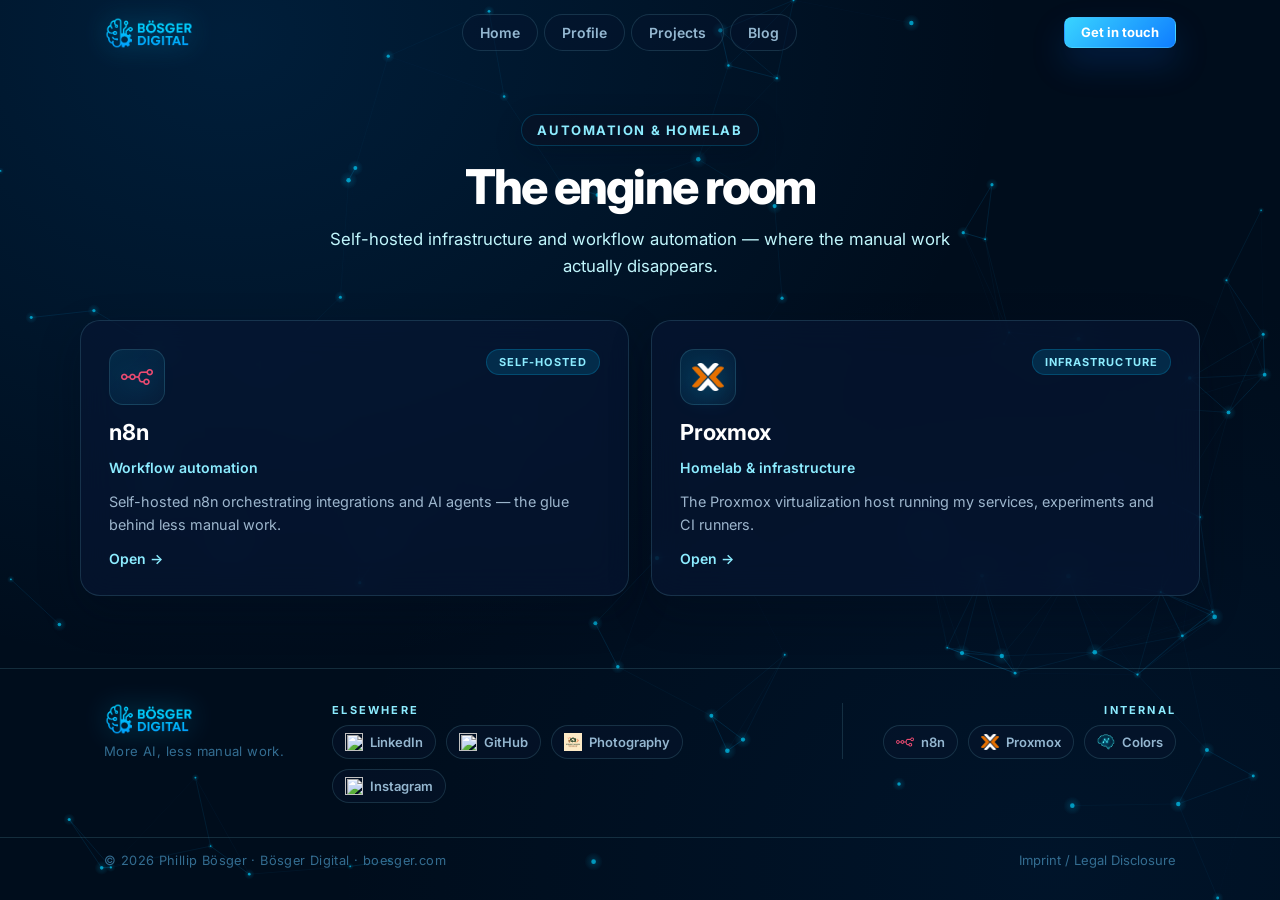
==== automation.html @ 5f461ea0 "Separate Elsewhere and Internal visually in the footer The two pill groups sat directly next to each" ====
<!doctype html>
<html lang="de">
  <head>
    <meta charset="utf-8" />
    <meta
      name="viewport"
      content="width=device-width, initial-scale=1.0, maximum-scale=1.0, user-scalable=0"
    />
    <meta
      name="description"
      content="Automation & Homelab — the self-hosted n8n and Proxmox infrastructure behind Phillip Bösger's workflow automation."
    />
    <link rel="shortcut icon" href="assets/images/boesger-digital.png" type="image/webp" />
    <link rel="apple-touch-icon" sizes="180x180" href="assets/images/boesger-digital.png" />
    <link rel="icon" href="assets/images/boesger-digital.png" type="image/webp" />
    <title>Automation &amp; Homelab — Phillip Bösger</title>
    <link
      href="https://fonts.googleapis.com/css2?family=Inter:wght@400;500;600;700;800&family=Fira+Code:wght@400;500;600&display=swap"
      rel="stylesheet"
    />
    <link href="assets/css/style.css?v=20260719b" rel="stylesheet" />
  </head>
  <body>
    <canvas id="network-canvas"></canvas>

    <div class="page">
      <header class="site-header" id="site-header">
        <div class="site-header-inner">
          <a href="index.html" class="brand-logo-link">
            <img src="assets/images/boesger-digital-wordmark.png" alt="Bösger Digital" class="brand-logo" />
          </a>
          <nav class="site-nav" aria-label="Hauptnavigation">
            <a href="index.html" class="nav-pill">Home</a>
            <a href="profile.html" class="nav-pill">Profile</a>
            <a href="work.html" class="nav-pill">Projects</a>
            <a href="blog.html" class="nav-pill">Blog</a>
          </nav>
          <div class="nav-cta">
            <a href="contact.html" class="btn btn-primary btn-sm">Get in touch</a>
            <button class="nav-toggle" id="nav-toggle" type="button" aria-expanded="false" aria-controls="mobile-nav" aria-label="Menü öffnen">
              <svg viewBox="0 0 24 24" fill="none" stroke="currentColor" stroke-width="2" stroke-linecap="round" stroke-linejoin="round">
                <path d="M4 6h16M4 12h16M4 18h16" />
              </svg>
            </button>
          </div>
        </div>
        <nav class="mobile-nav" id="mobile-nav" aria-label="Mobile Navigation">
          <a href="index.html" class="nav-pill">Home</a>
          <a href="profile.html" class="nav-pill">Profile</a>
          <a href="work.html" class="nav-pill">Projects</a>
          <a href="blog.html" class="nav-pill">Blog</a>
        </nav>
      </header>

      <main>
        <div class="page-head centered" data-reveal>
          <span class="kicker">Automation &amp; Homelab</span>
          <h1>The engine room</h1>
          <p>Self-hosted infrastructure and workflow automation — where the manual work actually disappears.</p>
        </div>

        <section class="section" style="padding-top: 32px">
          <div class="section-inner">
            <div class="automation-grid" data-reveal>
              <a href="https://n8n.boesger.com" target="_blank" rel="nofollow noopener" class="glass-card automation-card">
                <div class="automation-card-head">
                  <span class="automation-icon"><img src="assets/images/n8n.png" alt="" /></span>
                  <span class="product-badge">Self-hosted</span>
                </div>
                <h3>n8n</h3>
                <p class="work-card-tagline">Workflow automation</p>
                <p class="work-card-desc">Self-hosted n8n orchestrating integrations and AI agents — the glue behind less manual work.</p>
                <span class="automation-card-link">Open →</span>
              </a>
              <a href="http://proxmox.boesger.com" target="_blank" rel="nofollow noopener" class="glass-card automation-card">
                <div class="automation-card-head">
                  <span class="automation-icon"><img src="assets/images/proxmox-light.png" alt="" /></span>
                  <span class="product-badge">Infrastructure</span>
                </div>
                <h3>Proxmox</h3>
                <p class="work-card-tagline">Homelab &amp; infrastructure</p>
                <p class="work-card-desc">The Proxmox virtualization host running my services, experiments and CI runners.</p>
                <span class="automation-card-link">Open →</span>
              </a>
            </div>
          </div>
        </section>
      </main>

      <footer class="site-footer">
        <div class="site-footer-main footer-columns">
          <div class="footer-col">
            <a href="index.html" class="brand-logo-link">
              <img src="assets/images/boesger-digital-wordmark.png" alt="Bösger Digital" class="brand-logo" />
            </a>
            <p class="footer-tagline">More AI, less manual work.</p>
          </div>
          <div class="footer-col">
            <p class="footer-col-label">Elsewhere</p>
            <div class="footer-pill-row">
              <a href="https://www.linkedin.com/in/phillip-boesger-90691215a/" target="_blank" rel="noopener" class="footer-pill-link">
                <img src="assets/images/linkedin.png" alt="" />LinkedIn</a>
              <a href="https://github.com/phillipboesger" target="_blank" rel="noopener" class="footer-pill-link">
                <img src="assets/images/github.png" alt="" />GitHub</a>
              <a href="https://photography.boesger.com" target="_blank" rel="noopener" class="footer-pill-link">
                <img src="assets/images/logo_photography.png" alt="" />Photography</a>
              <a href="https://www.instagram.com/phillip.bo/" target="_blank" rel="noopener" class="footer-pill-link">
                <img src="assets/images/instagram.png" alt="" />Instagram</a>
            </div>
          </div>
          <div class="footer-col align-end">
            <p class="footer-col-label">Internal</p>
            <div class="footer-pill-row">
              <a href="https://n8n.boesger.com" target="_blank" rel="nofollow noopener" class="footer-pill-link">
                <img src="assets/images/n8n.png" alt="" />n8n</a>
              <a href="http://proxmox.boesger.com" target="_blank" rel="nofollow noopener" class="footer-pill-link">
                <img src="assets/images/proxmox-light.png" alt="" />Proxmox</a>
              <a href="colors.html" class="footer-pill-link">
                <img src="assets/images/colors.png" alt="" />Colors</a>
            </div>
          </div>
        </div>
        <div class="site-footer-internal">
          <div class="site-footer-internal-inner">
            <p class="footer-copy">© <span class="footer-year"></span> Phillip Bösger · Bösger Digital · boesger.com</p>
            <a href="https://digital.boesger.com/imprint/" target="_blank" rel="noopener" class="footer-legal-link">Imprint / Legal Disclosure</a>
          </div>
        </div>
      </footer>
    </div>

    <script src="assets/js/network.js?v=20260719b"></script>
    <script src="assets/js/site.js?v=20260719b"></script>
    <script>
      document.querySelectorAll(".footer-year").forEach(function (el) {
        el.textContent = new Date().getFullYear();
      });
    </script>
  </body>
</html>
---- assets/css/style.css ----
/* ── Bösger Digital — Brand site ──────────────────────────────────────────
   Design tokens ported from the Bösger Digital design system (colors.boesger.com).
   Deep-navy tech surfaces + electric-cyan accent, glassmorphism, network bg.
   ───────────────────────────────────────────────────────────────────────── */

:root {
  /* Surfaces */
  --bg-deep: #000d1c;
  --bg-base: #001222;
  --bg-surface: #062237;
  --bg-elevated: #124061;

  /* Accent (electric cyan) */
  --accent: #01bffb;
  --accent-light: #6bdff1;
  --accent-deep: #058fc1;
  --accent-muted: #336d91;
  --accent-tint: rgba(1, 191, 251, 0.12);
  --accent-bright: #39d4ff;
  --accent-glow: #8cecff;
  --accent-blue: #0f7dff;

  /* Text */
  --text-primary: #ffffff;
  --text-body: #c0f6fc;
  --text-muted: #336d91;
  --text-on-accent: #001222;

  /* Semantic status */
  --success: #34d87a;
  --warning: #ffc24b;
  --danger: #ff5c7a;

  /* Text (semantic aliases) */
  --text-default: var(--text-body);
  --text-link: var(--accent-glow);
  --text-link-hover: var(--accent-light);

  /* Lines & borders */
  --border-subtle: rgba(140, 236, 255, 0.14);
  --border-default: rgba(1, 191, 251, 0.22);
  --border-strong: rgba(1, 191, 251, 0.55);

  /* Surfaces (semantic) */
  --surface-glass: rgba(8, 22, 52, 0.6);
  --surface-glass-2: rgba(5, 14, 30, 0.82);

  /* Spacing (4px base) */
  --space-2: 8px;
  --space-3: 12px;
  --space-4: 16px;
  --space-6: 24px;
  --space-8: 32px;

  /* Radii */
  --radius-xs: 6px;
  --radius-sm: 8px;
  --radius-md: 14px;
  --radius-lg: 20px;
  --radius-xl: 26px;
  --radius-pill: 999px;

  /* Shadows */
  --shadow-sm: 0 2px 8px rgba(1, 8, 24, 0.3);
  --shadow-md: 0 8px 28px rgba(0, 8, 24, 0.22);
  --shadow-lg: 0 16px 40px rgba(3, 9, 24, 0.28);
  --shadow-xl: 0 28px 70px rgba(1, 8, 24, 0.4);
  --glow-accent: 0 0 18px rgba(1, 191, 251, 0.35);
  --glow-accent-lg: 0 0 40px rgba(1, 191, 251, 0.2);
  --inset-highlight: inset 0 1px 0 rgba(140, 236, 255, 0.07);

  /* Motion */
  --ease-standard: cubic-bezier(0.4, 0, 0.2, 1);
  --ease-out: cubic-bezier(0.16, 1, 0.3, 1);
  --dur-fast: 0.15s;
  --dur-base: 0.2s;
  --dur-slow: 0.3s;
  --dur-sweep: 0.6s;
  --lift-sm: -2px;
  --lift-md: -4px;

  /* Blur */
  --blur-md: 12px;
  --blur-lg: 16px;

  /* Layout */
  --container: 1120px;

  /* Type */
  --font-sans: "Inter", -apple-system, BlinkMacSystemFont, "Segoe UI",
    sans-serif;
  --font-mono: "SF Mono", "Fira Code", "JetBrains Mono", "Courier New",
    monospace;
  --fs-label: 11px;
  --fs-caption: 13px;
  --ls-label-sm: 0.12em;

  /* Legacy aliases kept for anything still referencing the old names */
  --bg: var(--bg-deep);
  --bg-card: var(--surface-glass);
  --bg-hover: rgba(0, 35, 70, 0.85);
  --cyan: var(--accent);
  --blue: var(--accent-blue);
  --border: var(--border-default);
  --border-h: var(--border-strong);
  --text: var(--text-primary);
  --text-dim: var(--text-muted);
  --radius: var(--radius-md);
}

*,
*::before,
*::after {
  box-sizing: border-box;
  margin: 0;
  padding: 0;
}

html {
  height: 100%;
  background: var(--bg-deep);
  scroll-behavior: smooth;
}

body {
  min-height: 100%;
  font-family: var(--font-sans);
  background: var(--bg-deep);
  background-image: radial-gradient(
      ellipse at 18% 4%,
      rgba(0, 100, 180, 0.2) 0%,
      transparent 52%
    ),
    radial-gradient(
      ellipse at 82% 96%,
      rgba(0, 60, 120, 0.15) 0%,
      transparent 48%
    );
  background-attachment: fixed;
  color: var(--text-body);
  overflow-x: hidden;
  -webkit-font-smoothing: antialiased;
}

a {
  color: var(--accent-glow);
}
a:hover {
  color: var(--accent-light);
}

/* ── Network canvas ──────────────────────────────────────────────────────── */
#network-canvas {
  position: fixed;
  inset: 0;
  width: 100%;
  height: 100%;
  z-index: 0;
  pointer-events: none;
}

.page {
  position: relative;
  z-index: 1;
}

/* ── Reveal on scroll ────────────────────────────────────────────────────── */
[data-reveal] {
  opacity: 0;
  transform: translateY(24px);
  transition: opacity 0.7s var(--ease-out), transform 0.7s var(--ease-out);
}
[data-reveal].is-visible {
  opacity: 1;
  transform: none;
}
@media (prefers-reduced-motion: reduce) {
  html {
    scroll-behavior: auto;
  }
  [data-reveal] {
    opacity: 1 !important;
    transform: none !important;
  }
}

.container {
  max-width: var(--container);
  margin: 0 auto;
  padding-left: 24px;
  padding-right: 24px;
}

/* ── Site header / nav ───────────────────────────────────────────────────── */
.site-header {
  position: sticky;
  top: 0;
  z-index: 50;
  background: transparent;
  border-bottom: 1px solid transparent;
  transition: background var(--dur-slow) ease, border-color var(--dur-slow) ease,
    backdrop-filter var(--dur-slow) ease;
}
.site-header.is-scrolled {
  background: rgba(0, 10, 24, 0.72);
  backdrop-filter: blur(14px);
  -webkit-backdrop-filter: blur(14px);
  border-bottom: 1px solid var(--border-subtle);
}

.site-header-inner {
  display: flex;
  align-items: center;
  justify-content: space-between;
  max-width: var(--container);
  margin: 0 auto;
  padding: 14px 24px;
  gap: 16px;
}

.brand-logo-link {
  display: flex;
  align-items: center;
  text-decoration: none;
}

.brand-logo {
  display: block;
  height: 32px;
  width: auto;
  filter: drop-shadow(0 0 14px rgba(1, 191, 251, 0.45));
}

.site-nav {
  display: flex;
  gap: 6px;
  align-items: center;
}

.nav-pill {
  display: inline-flex;
  align-items: center;
  gap: 7px;
  padding: 9px 17px;
  border-radius: var(--radius-pill);
  background: rgba(7, 20, 45, 0.38);
  border: 1px solid var(--border-subtle);
  color: rgba(180, 220, 245, 0.82);
  font-size: 14px;
  font-weight: 600;
  text-decoration: none;
  white-space: nowrap;
  transition: background var(--dur-base), color var(--dur-base),
    border-color var(--dur-base), transform var(--dur-base);
}
.nav-pill:hover {
  background: rgba(15, 40, 80, 0.65);
  border-color: var(--border-strong);
  color: var(--accent-glow);
  transform: translateY(var(--lift-sm));
}
.nav-pill.is-active {
  background: var(--accent-tint);
  border-color: var(--border-strong);
  color: var(--accent-glow);
}

.nav-cta {
  display: flex;
  align-items: center;
  gap: 10px;
}

.nav-toggle {
  display: none;
  align-items: center;
  justify-content: center;
  width: 40px;
  height: 40px;
  border-radius: var(--radius-sm);
  background: rgba(7, 20, 45, 0.5);
  border: 1px solid var(--border-subtle);
  color: var(--text-body);
  cursor: pointer;
}
.nav-toggle svg {
  width: 20px;
  height: 20px;
}

.mobile-nav {
  display: none;
  flex-direction: column;
  gap: 6px;
  padding: 0 24px 18px;
  max-width: var(--container);
  margin: 0 auto;
}
.mobile-nav.is-open {
  display: flex;
}
.mobile-nav .nav-pill {
  width: 100%;
  justify-content: center;
}

/* ── Buttons ─────────────────────────────────────────────────────────────── */
.btn {
  display: inline-flex;
  align-items: center;
  justify-content: center;
  gap: 8px;
  font-family: var(--font-sans);
  font-weight: 700;
  line-height: 1;
  text-decoration: none;
  white-space: nowrap;
  cursor: pointer;
  border: none;
  transition: transform var(--dur-base) var(--ease-standard),
    filter var(--dur-base) var(--ease-standard),
    background var(--dur-base) var(--ease-standard);
}
.btn:hover {
  transform: translateY(var(--lift-sm));
  filter: brightness(1.08);
}
.btn-lg {
  padding: 14px 30px;
  font-size: 16px;
  border-radius: var(--radius-pill);
}
.btn-md {
  padding: 11px 22px;
  font-size: 15px;
  border-radius: var(--radius-pill);
}
.btn-sm {
  padding: 8px 16px;
  font-size: 13px;
  border-radius: var(--radius-sm);
}
.btn-primary {
  background: linear-gradient(135deg, var(--accent-bright), var(--accent-blue));
  color: #fff;
  border: 1px solid rgba(140, 236, 255, 0.18);
  box-shadow: 0 16px 32px rgba(10, 76, 166, 0.28);
}
.btn-secondary {
  background: rgba(4, 15, 34, 0.48);
  color: var(--accent-glow);
  border: 1px solid var(--border-default);
  box-shadow: var(--shadow-md);
}
.btn-ghost {
  background: transparent;
  color: var(--text-body);
  border: 1px solid transparent;
}
.btn-ghost:hover {
  background: var(--accent-tint);
}
.btn svg {
  width: 16px;
  height: 16px;
  flex-shrink: 0;
}

/* ── Kicker / Badge / Tag ────────────────────────────────────────────────── */
.kicker {
  display: inline-flex;
  align-items: center;
  padding: 7px 15px;
  border-radius: var(--radius-pill);
  background: rgba(7, 18, 38, 0.78);
  border: 1px solid var(--border-default);
  box-shadow: var(--shadow-md);
  font-size: var(--fs-caption);
  font-weight: 700;
  letter-spacing: var(--ls-label-sm);
  text-transform: uppercase;
  color: var(--accent-glow);
}

.badge {
  display: inline-flex;
  align-items: center;
  gap: 6px;
  padding: 4px 10px;
  border-radius: var(--radius-pill);
  font-size: var(--fs-label);
  font-weight: 700;
  letter-spacing: var(--ls-label-sm);
  text-transform: uppercase;
  white-space: nowrap;
  backdrop-filter: blur(6px);
  border: 1px solid transparent;
}
.badge-neutral {
  background: var(--surface-glass-2);
  color: var(--text-body);
  border-color: var(--border-subtle);
}
.badge-success {
  background: rgba(52, 216, 122, 0.14);
  color: var(--success);
  border-color: rgba(52, 216, 122, 0.3);
}
.badge-solid {
  background: var(--accent);
  color: var(--text-on-accent);
}
.badge-accent {
  background: rgba(1, 191, 251, 0.14);
  color: var(--accent-glow);
  border-color: var(--border-default);
}
.badge-dot {
  width: 7px;
  height: 7px;
  border-radius: 50%;
  background: currentColor;
  box-shadow: 0 0 6px currentColor;
}

.tag {
  display: inline-flex;
  align-items: center;
  padding: 3px 12px;
  border-radius: var(--radius-pill);
  background: rgba(1, 191, 251, 0.1);
  color: var(--accent-glow);
  border: 1px solid var(--border-default);
  font-size: var(--fs-caption);
  font-weight: 600;
  white-space: nowrap;
}

/* ── Glass surfaces ──────────────────────────────────────────────────────── */
.glass-card {
  position: relative;
  overflow: hidden;
  background: var(--surface-glass);
  border: 1px solid var(--border-subtle);
  border-radius: var(--radius-lg);
  box-shadow: var(--shadow-lg);
  backdrop-filter: blur(var(--blur-lg));
  transition: transform var(--dur-slow) var(--ease-out),
    box-shadow var(--dur-slow) var(--ease-out),
    border-color var(--dur-slow) var(--ease-out);
}
.glass-card:hover {
  transform: translateY(var(--lift-md));
  border-color: var(--border-strong);
  box-shadow: var(--shadow-xl), var(--glow-accent-lg);
}

.glass-panel {
  padding: 20px 24px;
  border-radius: var(--radius-md);
  background: var(--surface-glass);
  border: 1px solid var(--border-default);
  backdrop-filter: blur(var(--blur-md));
  box-shadow: var(--shadow-md), var(--inset-highlight);
}
.glass-panel-label {
  margin: 0 0 8px;
  color: var(--accent-glow);
  font-size: var(--fs-caption);
  font-weight: 700;
  letter-spacing: var(--ls-label-sm);
  text-transform: uppercase;
}

/* ── Link cards (Connect section) ────────────────────────────────────────── */
.link-card {
  display: flex;
  align-items: center;
  gap: 14px;
  padding: 13px 16px;
  background: rgba(1, 191, 251, 0.05);
  border: 1px solid var(--border-default);
  border-radius: var(--radius-md);
  text-decoration: none;
  color: var(--text-primary);
  font-weight: 600;
  font-size: 15px;
  transition: background var(--dur-base), border-color var(--dur-base),
    box-shadow var(--dur-base), transform var(--dur-base);
  -webkit-tap-highlight-color: transparent;
  touch-action: manipulation;
}
.link-card:hover,
.link-card:active {
  background: var(--bg-hover);
  border-color: var(--border-strong);
  box-shadow: 0 0 18px rgba(1, 191, 251, 0.18), var(--shadow-lg);
}
@media (hover: hover) {
  .link-card:hover {
    transform: translateY(var(--lift-sm));
  }
}
.link-card img {
  display: block;
  width: 34px;
  height: 34px;
  object-fit: contain;
  border-radius: 8px;
  flex-shrink: 0;
}
.link-card span {
  flex: 1;
}
.link-card .arrow {
  display: block;
  width: 17px;
  height: 17px;
  color: var(--accent);
  opacity: 0.5;
  flex-shrink: 0;
  transition: opacity var(--dur-base), transform var(--dur-base);
}
.link-card:hover .arrow {
  opacity: 1;
  transform: translate(2px, -2px);
}

/* ── Section head ────────────────────────────────────────────────────────── */
.section {
  padding: 72px 24px;
  scroll-margin-top: 84px;
}
.section-tinted {
  background: linear-gradient(
    180deg,
    transparent,
    rgba(6, 34, 55, 0.35),
    transparent
  );
}
.section-inner {
  max-width: var(--container);
  margin: 0 auto;
}

.section-head {
  text-align: center;
  max-width: 720px;
  margin: 0 auto 44px;
}
.section-head.align-left {
  text-align: left;
  max-width: none;
  margin: 0 0 40px;
}
.section-head h2 {
  margin: 16px 0 0;
  color: #fff;
  font-size: clamp(2rem, 4vw, 2.9rem);
  font-weight: 800;
  letter-spacing: -0.035em;
  line-height: 1.05;
}
.section-head p {
  margin: 16px auto 0;
  max-width: 620px;
  color: var(--text-body);
  line-height: 1.65;
  font-size: 1.05rem;
}
.section-head.align-left p {
  margin: 16px 0 0;
}

/* ── Hero ────────────────────────────────────────────────────────────────── */
.hero {
  max-width: var(--container);
  margin: 0 auto;
  padding: 40px 24px 64px;
  display: grid;
  grid-template-columns: minmax(0, 1.15fr) minmax(260px, 0.85fr);
  gap: 56px;
  align-items: center;
}
.hero h1 {
  margin: 18px 0 0;
  color: #f8fbff;
  font-size: clamp(2.8rem, 7vw, 5.2rem);
  line-height: 0.92;
  font-weight: 800;
  letter-spacing: -0.05em;
  text-wrap: balance;
}
.hero-sub {
  margin: 20px 0 0;
  color: rgba(224, 244, 255, 0.9);
  font-size: 1.22rem;
  font-weight: 500;
  line-height: 1.5;
  text-wrap: balance;
}
.hero-sub strong {
  color: #fff;
  font-weight: 700;
}
.hero-ctas {
  display: flex;
  gap: 12px;
  flex-wrap: wrap;
  margin-top: 28px;
}
.hero-stats {
  display: flex;
  gap: 32px;
  flex-wrap: wrap;
  margin-top: 34px;
}
.stat-divider {
  width: 1px;
  align-self: stretch;
  background: var(--border-subtle);
}
.hero-stats .stat-num {
  color: var(--accent-glow);
  font-size: 1.9rem;
  font-weight: 800;
  letter-spacing: -0.03em;
  line-height: 1;
}
.hero-stats .stat-label {
  color: var(--text-muted);
  font-size: 0.82rem;
  margin-top: 6px;
  letter-spacing: 0.02em;
}

.profile-callout {
  display: flex;
  align-items: center;
  gap: 14px;
  margin-top: 28px;
  padding: 14px 18px;
  max-width: 480px;
  background: var(--surface-glass);
  border: 1px solid var(--border-default);
  border-radius: var(--radius-md);
  text-decoration: none;
  transition: background var(--dur-base), border-color var(--dur-base),
    transform var(--dur-base);
}
.profile-callout:hover {
  background: var(--bg-hover);
  border-color: var(--border-strong);
  transform: translateY(var(--lift-sm));
}
.profile-callout-icon {
  width: 34px;
  height: 34px;
  object-fit: contain;
  flex-shrink: 0;
}
.profile-callout-text {
  display: flex;
  flex-direction: column;
  gap: 2px;
  flex: 1;
}
.profile-callout-title {
  color: var(--text-primary);
  font-weight: 700;
  font-size: 0.95rem;
}
.profile-callout-desc {
  color: var(--text-muted);
  font-size: 0.82rem;
  line-height: 1.4;
}
.profile-callout .arrow {
  width: 17px;
  height: 17px;
  color: var(--accent);
  flex-shrink: 0;
  opacity: 0.6;
  transition: opacity var(--dur-base), transform var(--dur-base);
}
.profile-callout:hover .arrow {
  opacity: 1;
  transform: translate(2px, -2px);
}

.hero-visual {
  position: relative;
  aspect-ratio: 0.93;
  min-width: 260px;
}
.hero-photo-a {
  position: absolute;
  left: 0;
  top: 0;
  width: 54%;
  height: 88%;
  z-index: 1;
  border-radius: 1.6rem;
  overflow: hidden;
  border: 1px solid rgba(113, 230, 255, 0.18);
  box-shadow: var(--shadow-xl);
}
.hero-photo-b {
  position: absolute;
  right: 0;
  bottom: 6%;
  width: 50%;
  height: 78%;
  z-index: 2;
  border-radius: 1.6rem;
  overflow: hidden;
  border: 2px solid rgba(140, 236, 255, 0.22);
  box-shadow: 0 18px 50px rgba(1, 8, 24, 0.45);
}
.hero-photo-a img,
.hero-photo-b img {
  width: 100%;
  height: 100%;
  object-fit: cover;
  object-position: center top;
  display: block;
}
.hero-photo-badge {
  position: absolute;
  top: 10px;
  left: 10px;
}
.hero-available {
  position: absolute;
  bottom: -8px;
  left: 50%;
  transform: translateX(-50%);
  z-index: 4;
}

/* ── Work / Portfolio ────────────────────────────────────────────────────── */
.work-grid {
  display: grid;
  grid-template-columns: repeat(auto-fit, minmax(300px, 1fr));
  gap: 22px;
}
.work-card {
  display: flex;
  flex-direction: column;
  height: 100%;
  text-decoration: none;
  color: inherit;
}
.work-card-media {
  position: relative;
  height: 120px;
  display: flex;
  align-items: center;
  justify-content: center;
  background: linear-gradient(
    135deg,
    rgba(1, 191, 251, 0.1),
    rgba(18, 64, 97, 0.2)
  );
}
.work-card-media img {
  max-height: 58px;
  max-width: 70%;
  object-fit: contain;
  filter: drop-shadow(0 6px 18px rgba(1, 191, 251, 0.3));
}
.work-card-media .badge {
  position: absolute;
  top: 12px;
  right: 12px;
}
.work-card-body {
  flex: 1;
  display: flex;
  flex-direction: column;
  gap: 8px;
  padding: 20px 22px 22px;
}
.work-card-body h3 {
  margin: 0;
  color: #fff;
  font-size: 1.25rem;
  font-weight: 700;
  line-height: 1.25;
}
.work-card-tagline {
  margin: 0;
  color: var(--accent-glow);
  font-size: 0.88rem;
  font-weight: 600;
}
.work-card-desc {
  margin: 0;
  color: rgba(195, 222, 245, 0.8);
  font-size: 0.9rem;
  line-height: 1.6;
}
.work-card-tags {
  display: flex;
  gap: 8px;
  flex-wrap: wrap;
  margin-top: 4px;
}
.work-card-link {
  margin-top: auto;
  padding-top: 14px;
  color: var(--accent-glow);
  font-weight: 600;
  font-size: 0.9rem;
  align-self: flex-start;
}

/* ── Blog band (Home teaser) ─────────────────────────────────────────────── */
.blog-band {
  display: grid;
  grid-template-columns: minmax(0, 1.4fr) minmax(240px, 1fr);
  gap: 28px;
  align-items: center;
  padding: 36px 34px;
  border-radius: var(--radius-xl);
  background: linear-gradient(
    135deg,
    rgba(1, 191, 251, 0.1),
    rgba(15, 125, 255, 0.06)
  );
  border: 1px solid var(--border-default);
  box-shadow: var(--shadow-lg);
  backdrop-filter: blur(var(--blur-lg));
}
.blog-band h2 {
  margin: 0 0 10px;
  color: #fff;
  font-size: clamp(1.7rem, 4vw, 2.2rem);
  font-weight: 800;
  letter-spacing: -0.02em;
}
.blog-band p {
  margin: 0 0 18px;
  color: var(--text-body);
  line-height: 1.6;
  font-weight: 300;
}
.blog-band-media {
  border-radius: var(--radius-md);
  overflow: hidden;
  border: 1px solid var(--border-subtle);
}
.blog-band-media img {
  width: 100%;
  height: 180px;
  object-fit: cover;
  display: block;
}

/* ── Connect ─────────────────────────────────────────────────────────────── */
.connect-grid {
  max-width: 620px;
  margin: 0 auto;
  display: grid;
  grid-template-columns: repeat(auto-fit, minmax(260px, 1fr));
  gap: 12px;
}

/* ── Contact CTA ─────────────────────────────────────────────────────────── */
.contact-band {
  position: relative;
  overflow: hidden;
  text-align: center;
  padding: 56px 32px;
  border-radius: var(--radius-xl);
  background: linear-gradient(
    135deg,
    rgba(1, 191, 251, 0.12),
    rgba(15, 125, 255, 0.06)
  );
  border: 1px solid var(--border-default);
  box-shadow: var(--shadow-lg), var(--inset-highlight);
  backdrop-filter: blur(var(--blur-md));
}
.contact-band h2 {
  margin: 16px 0 12px;
  color: #fff;
  font-size: clamp(2rem, 4vw, 3rem);
  font-weight: 800;
  letter-spacing: -0.04em;
}
.contact-band p {
  margin: 0 auto 28px;
  max-width: 480px;
  color: var(--text-body);
  line-height: 1.65;
  font-size: 1.05rem;
}
.contact-band .hero-ctas {
  justify-content: center;
  margin-top: 0;
}

/* ── Footer ──────────────────────────────────────────────────────────────── */
.site-footer {
  border-top: 1px solid var(--border-subtle);
}
.site-footer-main {
  max-width: var(--container);
  margin: 0 auto;
  padding: 34px 24px;
  display: flex;
  align-items: center;
  justify-content: space-between;
  flex-wrap: wrap;
  gap: 20px;
}
.footer-brand-block {
  display: flex;
  flex-direction: column;
  align-items: flex-start;
  gap: 10px;
}
.footer-tagline {
  margin: 0;
  color: var(--text-muted);
  font-size: 0.82rem;
  letter-spacing: 0.03em;
}
.footer-nav {
  display: flex;
  gap: 18px;
  flex-wrap: wrap;
  font-size: 0.85rem;
}
.footer-nav a {
  color: var(--text-body);
  text-decoration: none;
}
.footer-copy {
  margin: 0;
  color: var(--text-muted);
  font-size: 0.8rem;
  letter-spacing: 0.03em;
}
.site-footer-internal {
  border-top: 1px solid var(--border-subtle);
}
.site-footer-internal-inner {
  max-width: var(--container);
  margin: 0 auto;
  padding: 14px 24px;
  display: flex;
  align-items: center;
  justify-content: space-between;
  gap: 14px;
  flex-wrap: wrap;
}
.footer-legal-link {
  color: var(--text-muted);
  font-size: 13px;
  text-decoration: none;
}
.footer-legal-link:hover {
  color: var(--accent-glow);
}

/* ── Page header (non-hero pages) ────────────────────────────────────────── */
.page-head {
  max-width: var(--container);
  margin: 0 auto;
  padding: 48px 24px 8px;
}
.page-head.centered {
  text-align: center;
  max-width: 680px;
}
.page-head h1 {
  margin: 16px 0 0;
  color: #fff;
  font-size: clamp(2.1rem, 5vw, 3rem);
  font-weight: 800;
  letter-spacing: -0.04em;
  line-height: 1.05;
}
.page-head p {
  margin: 14px 0 0;
  color: var(--text-body);
  font-size: 1.05rem;
  line-height: 1.6;
}
.page-head.centered p {
  margin: 14px auto 0;
}
.page-eyebrow {
  color: var(--accent-glow);
  font-size: 1.15rem;
  font-weight: 600;
}

.back-link {
  display: inline-flex;
  align-items: center;
  gap: 6px;
  color: var(--text-muted);
  text-decoration: none;
  font-size: 14px;
  font-weight: 600;
  margin: 22px 0;
  transition: color var(--dur-base);
}
.back-link:hover {
  color: var(--accent-glow);
}

/* ── Blog page: post cards ───────────────────────────────────────────────── */
.posts-grid {
  display: grid;
  grid-template-columns: repeat(auto-fit, minmax(230px, 1fr));
  gap: 18px;
  margin-bottom: 40px;
}
.post-card {
  display: flex;
  flex-direction: column;
  gap: 12px;
  padding: 26px;
}
.post-card h3 {
  margin: 0;
  color: #fff;
  font-size: 20px;
  font-weight: 700;
  line-height: 1.3;
}
.post-card p {
  margin: 0;
  color: rgba(195, 222, 245, 0.8);
  font-size: 14px;
  line-height: 1.6;
  font-weight: 300;
  flex: 1;
}
.post-note {
  margin: -16px 0 32px;
  color: var(--text-muted);
  font-size: 14px;
  line-height: 1.6;
  text-align: center;
}

/* ── Tab bar (Profile tabs, install-command tabs) ────────────────────────── */
.tabbar {
  display: flex;
  gap: 8px;
  flex-wrap: wrap;
  align-items: center;
}
.tab-pill {
  display: inline-flex;
  align-items: center;
  padding: 8px 16px;
  border-radius: var(--radius-pill);
  background: transparent;
  border: 1px solid var(--border-subtle);
  color: rgba(180, 220, 245, 0.72);
  font-family: var(--font-sans);
  font-size: 14px;
  font-weight: 600;
  text-decoration: none;
  white-space: nowrap;
  cursor: pointer;
  transition: color var(--dur-base), border-color var(--dur-base),
    background var(--dur-base);
}
.tab-pill:hover {
  border-color: var(--border-strong);
  color: var(--accent-glow);
}
.tab-pill.is-active {
  border-color: var(--border-strong);
  color: var(--accent-glow);
  background: var(--accent-tint);
}
.tab-pill-sm {
  padding: 7px 13px;
  font-size: 13px;
  background: rgba(7, 20, 45, 0.4);
}
.tab-panel {
  display: none;
}
.tab-panel.is-active {
  display: block;
}

/* ── Profile: overview modes ─────────────────────────────────────────────── */
.profile-layout {
  display: grid;
  grid-template-columns: minmax(0, 1fr) minmax(240px, 330px);
  gap: 36px;
  align-items: start;
}
.profile-modes {
  display: grid;
  gap: 16px;
  margin: 24px 0;
}
.profile-side {
  display: flex;
  flex-direction: column;
  gap: 16px;
  position: sticky;
  top: 90px;
}
.profile-side-photo {
  border-radius: 1.4rem;
  overflow: hidden;
  border: 1px solid rgba(113, 230, 255, 0.18);
  box-shadow: var(--shadow-xl);
}
.profile-side-photo img {
  width: 100%;
  height: 320px;
  object-fit: cover;
  object-position: center top;
  display: block;
}
.profile-side-stats {
  display: flex;
  gap: 20px;
  padding: 18px 20px;
}
.availability-row {
  display: flex;
  align-items: center;
  gap: 12px;
  flex-wrap: wrap;
  margin-top: 20px;
}
.availability-note {
  color: var(--text-muted);
  font-size: 14px;
  font-weight: 500;
}

/* ── CV: experience & education ──────────────────────────────────────────── */
.exp-list {
  display: flex;
  flex-direction: column;
  gap: 16px;
  margin: 18px 0 36px;
}
.exp-card {
  padding: 24px 26px;
}
.exp-card-head {
  display: flex;
  justify-content: space-between;
  gap: 14px;
  flex-wrap: wrap;
  align-items: baseline;
  margin-bottom: 6px;
}
.exp-card-head h4 {
  margin: 0;
  color: #fff;
  font-size: 18px;
  font-weight: 700;
}
.exp-period {
  color: var(--accent-glow);
  font-size: 13px;
  font-weight: 600;
  white-space: nowrap;
}
.exp-org {
  margin: 0 0 12px;
  color: var(--text-muted);
  font-size: 14px;
  font-weight: 600;
}
.exp-summary {
  margin: 0 0 12px;
  color: rgba(195, 222, 245, 0.82);
  font-size: 14px;
  line-height: 1.6;
}
.exp-bullets {
  list-style: none;
  display: flex;
  flex-direction: column;
  gap: 7px;
}
.exp-bullets li {
  position: relative;
  padding-left: 18px;
  color: rgba(195, 222, 245, 0.82);
  font-size: 14px;
  line-height: 1.55;
}
.exp-bullets li::before {
  content: "•";
  position: absolute;
  left: 0;
  color: var(--accent-glow);
  font-weight: 700;
}
.exp-bullets strong {
  color: rgba(220, 240, 255, 0.95);
}

.edu-grid {
  display: grid;
  grid-template-columns: repeat(auto-fit, minmax(300px, 1fr));
  gap: 16px;
  margin-bottom: 28px;
}
.edu-card {
  padding: 22px 24px;
}
.edu-card h4 {
  margin: 0 0 4px;
  color: #fff;
  font-size: 17px;
  font-weight: 700;
}
.edu-school {
  margin: 0 0 4px;
  color: var(--accent-glow);
  font-size: 14px;
  font-weight: 600;
}
.edu-meta {
  margin: 0 0 10px;
  color: var(--text-muted);
  font-size: 13px;
  font-weight: 600;
}
.edu-desc {
  margin: 0;
  color: rgba(195, 222, 245, 0.8);
  font-size: 14px;
  line-height: 1.6;
}

.cv-intro {
  margin: 0 0 32px;
  color: rgba(224, 244, 255, 0.85);
  font-size: 1.05rem;
  line-height: 1.7;
  max-width: 52rem;
}

.subsection-title {
  margin: 0 0 18px;
  color: #fff;
  font-size: 22px;
  font-weight: 800;
  letter-spacing: -0.02em;
}

/* ── Skills grid + modal ──────────────────────────────────────────────────── */
.skills-grid {
  display: grid;
  grid-template-columns: repeat(auto-fit, minmax(240px, 1fr));
  gap: 16px;
  margin-bottom: 36px;
}
.skill-card {
  display: flex;
  align-items: center;
  gap: 14px;
  padding: 18px 20px;
  background: var(--surface-glass);
  border: 1px solid var(--border-subtle);
  border-radius: var(--radius-md);
  backdrop-filter: blur(var(--blur-md));
  cursor: pointer;
  text-align: left;
  font: inherit;
  color: inherit;
  transition: transform var(--dur-base), border-color var(--dur-base);
}
.skill-card:hover {
  transform: translateY(var(--lift-sm));
  border-color: var(--border-strong);
}
.skill-icon {
  width: 44px;
  height: 44px;
  border-radius: 10px;
  display: flex;
  align-items: center;
  justify-content: center;
  background: linear-gradient(
    135deg,
    rgba(1, 191, 251, 0.12),
    rgba(18, 64, 97, 0.22)
  );
  border: 1px solid var(--border-subtle);
  flex-shrink: 0;
}
.skill-icon img {
  width: 26px;
  height: 26px;
  object-fit: contain;
}
.skill-body {
  flex: 1;
  display: flex;
  flex-direction: column;
}
.skill-name {
  display: block;
  color: #fff;
  font-size: 15px;
  font-weight: 700;
}
.skill-desc {
  display: block;
  color: rgba(195, 222, 245, 0.7);
  font-size: 13px;
  line-height: 1.4;
}
.skill-plus {
  color: var(--accent-glow);
  font-size: 20px;
  font-weight: 400;
  flex-shrink: 0;
  line-height: 1;
}
.skill-detail {
  display: none;
}

.skill-modal-backdrop {
  display: none;
  position: fixed;
  inset: 0;
  z-index: 60;
  align-items: center;
  justify-content: center;
  padding: 24px;
  background: rgba(0, 6, 16, 0.72);
  backdrop-filter: blur(6px);
}
.skill-modal-backdrop.is-open {
  display: flex;
}
.skill-modal {
  max-width: 460px;
  width: 100%;
  background: var(--surface-glass);
  border: 1px solid var(--border-strong);
  border-radius: var(--radius-lg);
  padding: 30px;
  box-shadow: var(--shadow-xl), var(--glow-accent-lg);
  backdrop-filter: blur(var(--blur-lg));
}
.skill-modal-head {
  display: flex;
  align-items: center;
  gap: 14px;
  margin-bottom: 16px;
}
.skill-modal-head h3 {
  margin: 0;
  color: #fff;
  font-size: 20px;
  font-weight: 800;
  letter-spacing: -0.01em;
}
.skill-modal-head p {
  margin: 2px 0 0;
  color: var(--accent-glow);
  font-size: 13px;
  font-weight: 600;
}
.skill-modal-detail {
  margin: 0 0 22px;
  color: rgba(205, 228, 248, 0.86);
  font-size: 15px;
  line-height: 1.7;
}
.skill-modal-close {
  width: 100%;
  padding: 12px;
  border-radius: var(--radius-pill);
  border: 1px solid var(--border-default);
  background: rgba(4, 15, 34, 0.6);
  color: var(--accent-glow);
  font-family: var(--font-sans);
  font-size: 14px;
  font-weight: 700;
  cursor: pointer;
}

/* ── Certifications ───────────────────────────────────────────────────────── */
.certs-grid {
  display: grid;
  grid-template-columns: repeat(auto-fit, minmax(260px, 1fr));
  gap: 14px;
}
.cert-card {
  padding: 18px 20px;
}
.cert-name {
  color: #fff;
  font-size: 15px;
  font-weight: 700;
  line-height: 1.35;
}
.cert-by {
  color: var(--accent-glow);
  font-size: 13px;
  font-weight: 600;
  margin-top: 4px;
}

/* ── About page ───────────────────────────────────────────────────────────── */
.about-layout {
  display: grid;
  grid-template-columns: minmax(240px, 320px) minmax(0, 1fr);
  gap: 36px;
  align-items: start;
}
.about-photo {
  border-radius: 1.4rem;
  overflow: hidden;
  border: 1px solid rgba(113, 230, 255, 0.18);
  box-shadow: var(--shadow-xl);
  position: sticky;
  top: 90px;
}
.about-photo img {
  width: 100%;
  height: 360px;
  object-fit: cover;
  object-position: center top;
  display: block;
}
.about-intro {
  margin: 0 0 22px;
  color: rgba(224, 244, 255, 0.9);
  font-size: 1.08rem;
  line-height: 1.7;
}
.about-sections {
  display: flex;
  flex-direction: column;
  gap: 22px;
}
.about-sections h3 {
  margin: 0 0 8px;
  color: #fff;
  font-size: 19px;
  font-weight: 700;
}
.about-sections p {
  margin: 0;
  color: rgba(195, 222, 245, 0.82);
  font-size: 15px;
  line-height: 1.65;
}

/* ── Working with me: circle steps ───────────────────────────────────────── */
.working-circles {
  display: flex;
  justify-content: center;
  align-items: center;
  flex-wrap: wrap;
  padding: 6px 0 30px;
}
.working-circle {
  width: 150px;
  height: 150px;
  margin: 0 -18px;
  border-radius: 50%;
  display: flex;
  align-items: center;
  justify-content: center;
  text-align: center;
  background: radial-gradient(
    circle at 50% 34%,
    rgba(1, 191, 251, 0.2),
    rgba(8, 22, 52, 0.82)
  );
  border: 1px solid var(--border-default);
  backdrop-filter: blur(10px);
  box-shadow: 0 0 34px rgba(1, 191, 251, 0.14);
  transition: transform var(--dur-base), border-color var(--dur-base);
  position: relative;
}
.working-circle:hover {
  transform: scale(1.1);
  z-index: 6;
  border-color: var(--border-strong);
}
.working-circle-num {
  color: #fff;
  font-size: 32px;
  font-weight: 800;
  letter-spacing: -0.02em;
}
.working-list {
  display: grid;
  grid-template-columns: repeat(auto-fit, minmax(230px, 1fr));
  gap: 14px 28px;
}
.working-list p {
  margin: 0;
  color: rgba(205, 228, 248, 0.82);
  font-size: 13.5px;
  line-height: 1.6;
}
.working-list strong {
  color: #fff;
}

.values-band {
  padding: 30px 32px;
  border-radius: var(--radius-lg);
  background: linear-gradient(
    135deg,
    rgba(1, 191, 251, 0.1),
    rgba(15, 125, 255, 0.06)
  );
  border: 1px solid var(--border-default);
  backdrop-filter: blur(var(--blur-lg));
}
.values-band h3 {
  margin: 0 0 12px;
  color: #fff;
  font-size: 22px;
  font-weight: 800;
  letter-spacing: -0.02em;
}
.values-chips {
  display: flex;
  gap: 8px;
  flex-wrap: wrap;
  margin-bottom: 16px;
}
.values-band p {
  margin: 0;
  color: rgba(195, 222, 245, 0.85);
  font-size: 15px;
  line-height: 1.65;
}

/* ── Product detail pages ────────────────────────────────────────────────── */
.product-hero {
  display: flex;
  flex-direction: column;
  gap: 16px;
  padding: 38px 34px;
  border-radius: var(--radius-xl);
  background: var(--surface-glass);
  border: 1px solid var(--border-default);
  box-shadow: var(--shadow-lg);
  backdrop-filter: blur(var(--blur-lg));
  margin-bottom: 28px;
}
.product-badge {
  align-self: flex-start;
  padding: 5px 12px;
  border-radius: var(--radius-pill);
  background: rgba(1, 191, 251, 0.14);
  color: var(--accent-glow);
  border: 1px solid var(--border-default);
  font-size: 11px;
  font-weight: 700;
  letter-spacing: 0.1em;
  text-transform: uppercase;
}
.product-hero h1 {
  margin: 0;
  color: #fff;
  font-size: clamp(1.9rem, 5vw, 2.9rem);
  font-weight: 800;
  letter-spacing: -0.02em;
  font-family: var(--font-mono);
  overflow-wrap: break-word;
}
.product-tagline {
  margin: 0;
  color: rgba(224, 244, 255, 0.92);
  font-size: clamp(1.15rem, 2.4vw, 1.45rem);
  font-weight: 600;
  line-height: 1.3;
}
.product-subtitle {
  margin: 0;
  color: var(--accent-glow);
  font-size: 1.05rem;
  font-weight: 500;
}
.product-chips {
  display: flex;
  gap: 8px;
  flex-wrap: wrap;
  margin-top: 2px;
}
.product-hero .hero-ctas {
  margin-top: 6px;
}

.stat-tile-grid {
  display: grid;
  grid-template-columns: repeat(auto-fit, minmax(140px, 1fr));
  gap: 14px;
  margin-bottom: 40px;
}
.stat-tile {
  padding: 20px;
  text-align: center;
}
.stat-tile-value {
  color: var(--accent-glow);
  font-size: 1.7rem;
  font-weight: 800;
  letter-spacing: -0.02em;
}
.stat-tile-label {
  color: var(--text-muted);
  font-size: 12px;
  font-weight: 600;
  letter-spacing: 0.04em;
  margin-top: 2px;
}

.section-title {
  margin: 0 0 20px;
  color: #fff;
  font-size: clamp(1.6rem, 4vw, 2.1rem);
  font-weight: 800;
  letter-spacing: -0.03em;
}
.section-lead {
  margin: 0 0 22px;
  color: var(--text-body);
  font-weight: 300;
  line-height: 1.6;
  max-width: 44rem;
}

.feature-grid {
  display: grid;
  grid-template-columns: repeat(auto-fit, minmax(280px, 1fr));
  gap: 18px;
  margin-bottom: 44px;
}
.feature-card {
  padding: 24px;
}
.feature-bar {
  width: 28px;
  height: 3px;
  border-radius: 3px;
  background: linear-gradient(90deg, var(--accent-bright), var(--accent-blue));
  margin-bottom: 14px;
}
.feature-card h4 {
  margin: 0 0 8px;
  color: #fff;
  font-size: 17px;
  font-weight: 700;
}
.feature-card p {
  margin: 0;
  color: rgba(195, 222, 245, 0.82);
  font-size: 14px;
  line-height: 1.6;
}

.steps-grid {
  display: grid;
  grid-template-columns: repeat(auto-fit, minmax(240px, 1fr));
  gap: 18px;
  margin-bottom: 44px;
}
.step-card {
  padding: 26px 24px;
}
.step-num {
  color: var(--accent-glow);
  font-size: 2rem;
  font-weight: 800;
  letter-spacing: -0.03em;
  opacity: 0.6;
  margin-bottom: 8px;
}
.step-card h4 {
  margin: 0 0 6px;
  color: #fff;
  font-size: 17px;
  font-weight: 700;
}
.step-card p {
  margin: 0;
  color: rgba(195, 222, 245, 0.82);
  font-size: 14px;
  line-height: 1.6;
}

.compat-grid {
  display: grid;
  grid-template-columns: repeat(auto-fit, minmax(220px, 1fr));
  gap: 14px;
}
.compat-card {
  padding: 20px 22px;
  display: flex;
  flex-direction: column;
  gap: 10px;
}
.compat-name {
  color: #fff;
  font-size: 16px;
  font-weight: 700;
}
.compat-meta {
  color: rgba(195, 222, 245, 0.72);
  font-size: 13px;
  line-height: 1.4;
  flex: 1;
}
.compat-note {
  align-self: flex-start;
  display: inline-flex;
  padding: 3px 10px;
  border-radius: var(--radius-pill);
  background: rgba(1, 191, 251, 0.1);
  color: var(--accent-glow);
  border: 1px solid var(--border-default);
  font-size: 11px;
  font-weight: 600;
  font-family: var(--font-mono);
}
.compat-download {
  align-self: flex-start;
  display: inline-flex;
  align-items: center;
  gap: 6px;
  padding: 8px 14px;
  border-radius: var(--radius-pill);
  background: linear-gradient(135deg, var(--accent-bright), var(--accent-blue));
  color: #fff;
  text-decoration: none;
  font-size: 13px;
  font-weight: 700;
}

/* ── Code window (install tabs, terminal chrome) ─────────────────────────── */
.code-window {
  border-radius: var(--radius-md);
  overflow: hidden;
  background: rgba(3, 10, 22, 0.9);
  border: 1px solid var(--border-default);
  box-shadow: var(--shadow-md);
}
.code-window-head {
  display: flex;
  align-items: center;
  gap: 8px;
  padding: 10px 16px;
  border-bottom: 1px solid var(--border-subtle);
  background: rgba(7, 20, 45, 0.5);
}
.traffic-dot {
  width: 10px;
  height: 10px;
  border-radius: 50%;
  display: inline-block;
}
.traffic-dot.red {
  background: #ff5f57;
}
.traffic-dot.yellow {
  background: #febc2e;
}
.traffic-dot.green {
  background: #28c840;
}
.code-window-label {
  margin-left: 8px;
  color: var(--accent-glow);
  font-size: 12px;
  font-weight: 700;
  letter-spacing: 0.06em;
}
.code-window pre {
  margin: 0;
  padding: 18px 20px;
  overflow-x: auto;
  color: #d6ecff;
  font-family: var(--font-mono);
  font-size: 13px;
  line-height: 1.6;
  white-space: pre;
}
.install-note {
  margin: 14px 0 0;
  color: var(--warning);
  font-size: 13px;
  line-height: 1.55;
}

/* ── Media carousel ("see it in action") ─────────────────────────────────── */
.carousel-wrap {
  max-width: 760px;
  margin: 0 auto;
}
.carousel-frame {
  margin: 0;
  border-radius: var(--radius-md);
  overflow: hidden;
  background: rgba(3, 10, 22, 0.85);
  border: 1px solid var(--border-default);
  box-shadow: var(--shadow-xl);
}
.carousel-frame figcaption {
  margin-left: 10px;
  color: rgba(195, 222, 245, 0.82);
  font-size: 13px;
  font-weight: 500;
}
.carousel-stage {
  position: relative;
  background: #05070d;
  display: flex;
  align-items: center;
  justify-content: center;
  min-height: 220px;
}
.carousel-slide {
  display: none;
  width: 100%;
}
.carousel-slide.is-active {
  display: block;
}
.carousel-slide img {
  width: 100%;
  display: block;
  max-height: 380px;
  object-fit: contain;
}
.carousel-controls {
  display: flex;
  align-items: center;
  justify-content: center;
  gap: 18px;
  margin-top: 16px;
}
.carousel-arrow {
  display: inline-flex;
  align-items: center;
  justify-content: center;
  width: 38px;
  height: 38px;
  border-radius: 50%;
  border: 1px solid var(--border-default);
  background: rgba(7, 20, 45, 0.5);
  color: var(--accent-glow);
  text-decoration: none;
  font-size: 16px;
  cursor: pointer;
  transition: border-color var(--dur-base), background var(--dur-base);
}
.carousel-arrow:hover {
  border-color: var(--border-strong);
  background: rgba(15, 40, 80, 0.65);
}
.carousel-dots {
  display: flex;
  gap: 9px;
  align-items: center;
}
.carousel-dot {
  display: inline-block;
  width: 10px;
  height: 10px;
  border-radius: 50%;
  cursor: pointer;
  background: rgba(140, 200, 240, 0.3);
  border: none;
  padding: 0;
  transition: background var(--dur-base);
}
.carousel-dot.is-active {
  background: var(--accent);
  box-shadow: 0 0 8px rgba(1, 191, 251, 0.8);
}

/* ── Colors page ─────────────────────────────────────────────────────────── */
.swatch-grid {
  display: grid;
  grid-template-columns: repeat(auto-fit, minmax(150px, 1fr));
  gap: 16px;
  margin-bottom: 32px;
}
.swatch-card {
  padding: 12px;
}
.swatch-box {
  height: 64px;
  border-radius: var(--radius-sm);
  border: 1px solid var(--border-subtle);
  box-shadow: inset 0 1px 0 rgba(255, 255, 255, 0.12);
}
.swatch-name {
  margin: 12px 4px 2px;
  color: #fff;
  font-size: 14px;
  font-weight: 700;
}
.swatch-hex {
  margin: 0 4px;
  color: var(--text-muted);
  font-size: 13px;
  font-family: var(--font-mono);
}
.swatch-label {
  margin: 0 0 14px;
  color: var(--accent-glow);
  font-size: 12px;
  font-weight: 700;
  letter-spacing: 0.2em;
  text-transform: uppercase;
}

/* ── Automation page ──────────────────────────────────────────────────────── */
.automation-grid {
  display: grid;
  grid-template-columns: repeat(auto-fit, minmax(300px, 1fr));
  gap: 22px;
}
.automation-card {
  display: flex;
  flex-direction: column;
  gap: 14px;
  padding: 28px;
  text-decoration: none;
}
.automation-card-head {
  display: flex;
  align-items: center;
  justify-content: space-between;
  gap: 12px;
}
.automation-icon {
  width: 56px;
  height: 56px;
  border-radius: 14px;
  display: flex;
  align-items: center;
  justify-content: center;
  background: linear-gradient(
    135deg,
    rgba(1, 191, 251, 0.12),
    rgba(18, 64, 97, 0.22)
  );
  border: 1px solid var(--border-subtle);
}
.automation-icon img {
  width: 32px;
  height: 32px;
  object-fit: contain;
  filter: drop-shadow(0 4px 12px rgba(1, 191, 251, 0.35));
}
.automation-card h3 {
  margin: 0;
  color: #fff;
  font-size: 22px;
  font-weight: 700;
}
.automation-card .work-card-tagline,
.automation-card .work-card-desc {
  margin: 0;
}
.automation-card-link {
  color: var(--accent-glow);
  font-weight: 600;
  font-size: 14px;
}

/* ── Links page (compact link-in-bio) ────────────────────────────────────── */
.links-page {
  display: flex;
  flex-direction: column;
  align-items: center;
  padding-bottom: 24px;
}
.links-list {
  width: 100%;
  max-width: 480px;
  display: flex;
  flex-direction: column;
  gap: 6px;
}
.links-section-label {
  margin: 16px 0 8px;
  font-size: 12px;
  font-weight: 700;
  letter-spacing: 0.2em;
  text-transform: uppercase;
  color: var(--text-muted);
  padding-bottom: 6px;
  border-bottom: 1px solid var(--border-default);
}
.links-section-group {
  display: flex;
  flex-direction: column;
  gap: 10px;
}

/* ── Contact page ─────────────────────────────────────────────────────────── */
.contact-grid {
  display: grid;
  grid-template-columns: repeat(auto-fit, minmax(240px, 1fr));
  gap: 18px;
}
.contact-card {
  display: flex;
  flex-direction: column;
  gap: 8px;
  padding: 24px;
  text-decoration: none;
}
.contact-card-icon {
  width: 34px;
  height: 34px;
  object-fit: contain;
}
.contact-card-icon-wrap {
  width: 34px;
  height: 34px;
  display: flex;
  align-items: center;
  justify-content: center;
  color: var(--accent-glow);
}
.contact-card h3 {
  margin: 6px 0 0;
  color: #fff;
  font-size: 17px;
  font-weight: 700;
}
.contact-card p {
  margin: 0;
  color: rgba(195, 222, 245, 0.75);
  font-size: 14px;
  line-height: 1.5;
  font-weight: 300;
}

/* ── Footer (3-column: brand / elsewhere / internal) ─────────────────────── */
.site-footer-main.footer-columns {
  align-items: flex-start;
  gap: 24px 48px;
}
.footer-col {
  display: flex;
  flex-direction: column;
  gap: 8px;
}
.footer-col.align-end {
  align-items: flex-end;
}
@media (min-width: 901px) {
  .site-footer-main.footer-columns {
    flex-wrap: nowrap;
  }
  .footer-columns .footer-col:first-child {
    flex-shrink: 0;
  }
  .footer-col.align-end {
    flex-shrink: 0;
    border-left: 1px solid var(--border-subtle);
    padding-left: 40px;
  }
}
@media (max-width: 900px) {
  .site-footer-main.footer-columns {
    flex-direction: column;
    align-items: flex-start;
  }
  .footer-col.align-end {
    align-items: flex-start;
  }
}
.footer-col-label {
  margin: 0;
  color: var(--accent-glow);
  font-size: 11px;
  font-weight: 700;
  letter-spacing: 0.2em;
  text-transform: uppercase;
}
.footer-pill-row {
  display: flex;
  gap: 10px;
  flex-wrap: wrap;
}
.footer-pill-link {
  display: inline-flex;
  align-items: center;
  gap: 7px;
  padding: 7px 12px;
  border-radius: var(--radius-pill);
  background: rgba(7, 20, 45, 0.5);
  border: 1px solid var(--border-subtle);
  color: rgba(180, 220, 245, 0.82);
  text-decoration: none;
  font-size: 13px;
  font-weight: 600;
  transition: color var(--dur-base), border-color var(--dur-base);
}
.footer-pill-link:hover,
.footer-pill-link.is-active {
  color: var(--accent-glow);
  border-color: var(--border-strong);
}
.footer-pill-link.is-active {
  background: var(--accent-tint);
}
.footer-pill-link img {
  width: 18px;
  height: 18px;
  object-fit: contain;
}

/* ── Responsive ──────────────────────────────────────────────────────────── */
@media (max-width: 900px) {
  .hero {
    grid-template-columns: 1fr;
  }
  .hero-visual {
    order: -1;
    max-width: 380px;
    margin: 0 auto;
  }
  .blog-grid {
    grid-template-columns: 1fr;
  }
  .site-nav {
    display: none;
  }
  .nav-toggle {
    display: inline-flex;
  }
  .profile-layout,
  .about-layout {
    grid-template-columns: 1fr;
  }
  .profile-side,
  .about-photo {
    position: static;
    order: -1;
    max-width: 380px;
    margin: 0 auto;
  }
  .profile-side-photo img {
    height: 260px;
  }
}

@media (min-width: 901px) {
  .mobile-nav {
    display: none !important;
  }
}

@media (max-width: 560px) {
  .nav-cta .btn {
    display: none;
  }
  .site-header-inner {
    padding: 12px 16px;
  }
}

@media (max-width: 640px) {
  .section {
    padding: 56px 16px;
  }
  .hero {
    padding: 32px 16px 48px;
  }
  .container {
    padding-left: 16px;
    padding-right: 16px;
  }
}
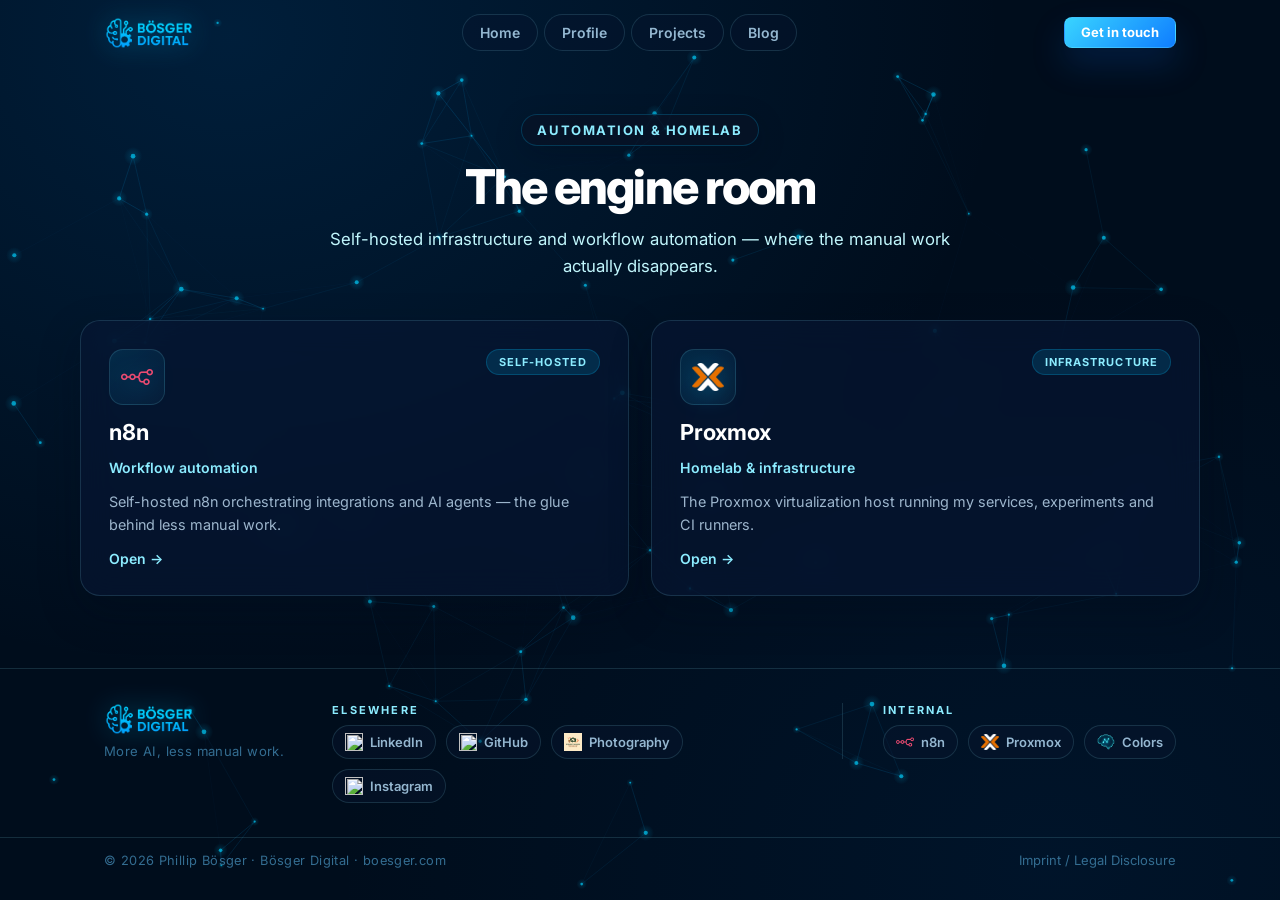
==== commit 6d05ea87: "Left-align the Internal footer column's label and pills The Internal group's label and pills were ri" ====
--- a/automation.html
+++ b/automation.html
@@ -18,7 +18,7 @@
       href="https://fonts.googleapis.com/css2?family=Inter:wght@400;500;600;700;800&family=Fira+Code:wght@400;500;600&display=swap"
       rel="stylesheet"
     />
-    <link href="assets/css/style.css?v=20260719b" rel="stylesheet" />
+    <link href="assets/css/style.css?v=20260719c" rel="stylesheet" />
   </head>
   <body>
     <canvas id="network-canvas"></canvas>
@@ -129,8 +129,8 @@
       </footer>
     </div>
 
-    <script src="assets/js/network.js?v=20260719b"></script>
-    <script src="assets/js/site.js?v=20260719b"></script>
+    <script src="assets/js/network.js?v=20260719c"></script>
+    <script src="assets/js/site.js?v=20260719c"></script>
     <script>
       document.querySelectorAll(".footer-year").forEach(function (el) {
         el.textContent = new Date().getFullYear();
--- a/assets/css/style.css
+++ b/assets/css/style.css
@@ -2067,9 +2067,6 @@
   flex-direction: column;
   gap: 8px;
 }
-.footer-col.align-end {
-  align-items: flex-end;
-}
 @media (min-width: 901px) {
   .site-footer-main.footer-columns {
     flex-wrap: nowrap;
@@ -2086,9 +2083,6 @@
 @media (max-width: 900px) {
   .site-footer-main.footer-columns {
     flex-direction: column;
-    align-items: flex-start;
-  }
-  .footer-col.align-end {
     align-items: flex-start;
   }
 }
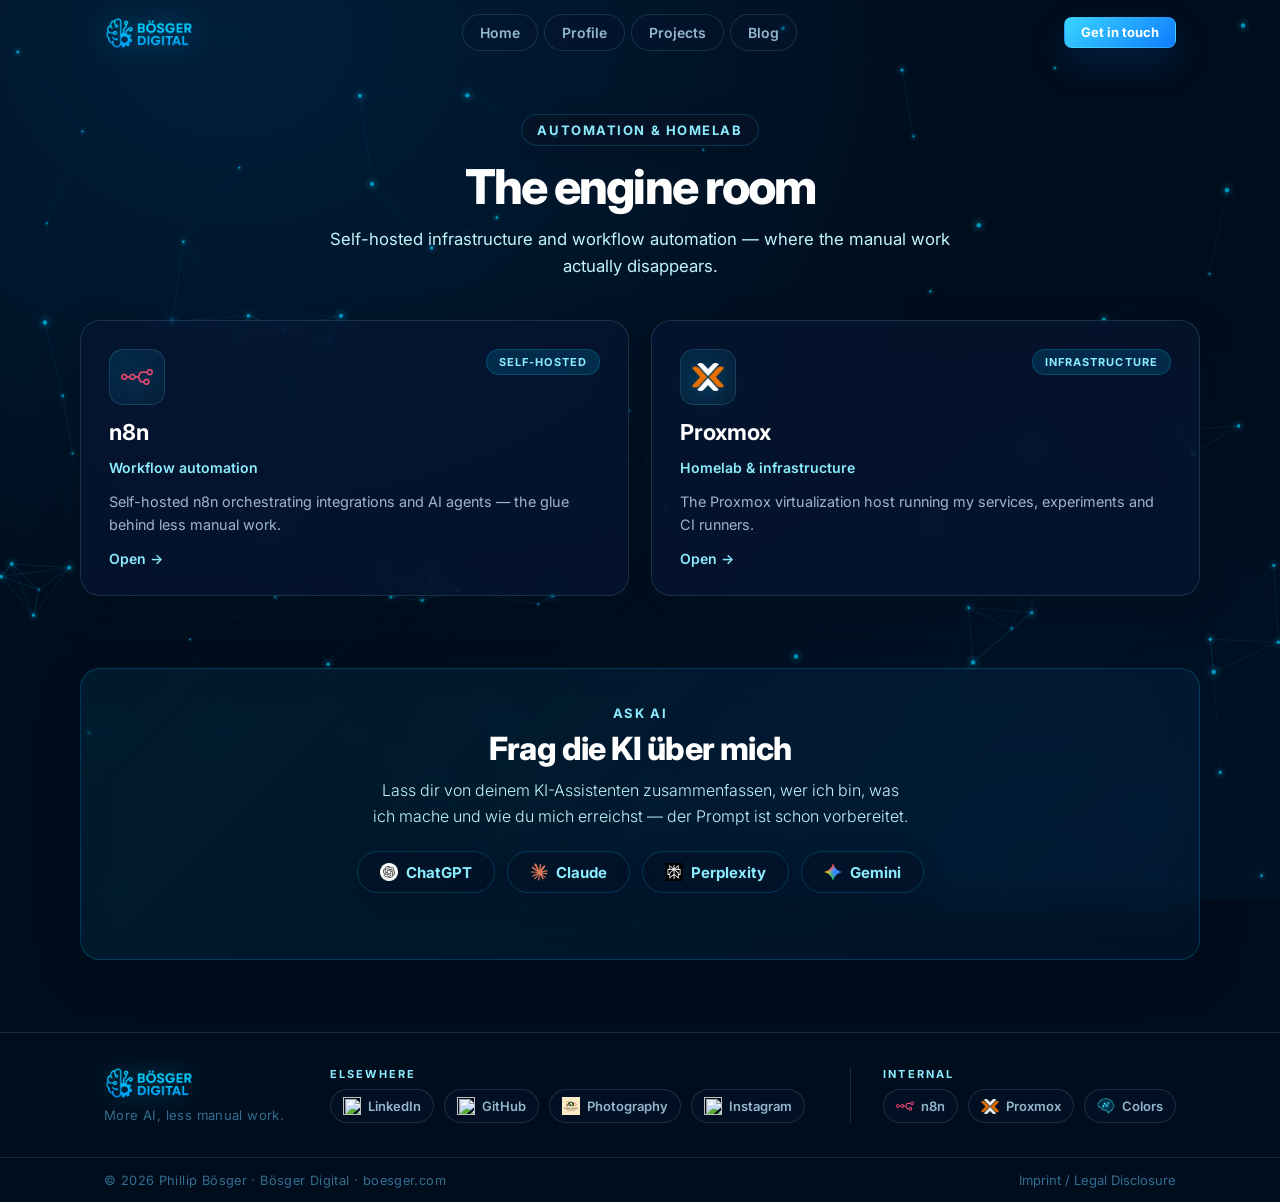
==== commit 2d69107a: "Full-width imprint and an "Ask AI about me" band on every page - imprint.html no longer caps its con" ====
--- a/automation.html
+++ b/automation.html
@@ -18,7 +18,7 @@
       href="https://fonts.googleapis.com/css2?family=Inter:wght@400;500;600;700;800&family=Fira+Code:wght@400;500;600&display=swap"
       rel="stylesheet"
     />
-    <link href="assets/css/style.css?v=20260719c" rel="stylesheet" />
+    <link href="assets/css/style.css?v=20260719e" rel="stylesheet" />
   </head>
   <body>
     <canvas id="network-canvas"></canvas>
@@ -85,6 +85,32 @@
             </div>
           </div>
         </section>
+
+        <!-- Ask AI -->
+        <section class="section ask-ai-section">
+          <div class="section-inner">
+            <div class="ask-ai-band" data-reveal>
+              <p class="glass-panel-label">Ask AI</p>
+              <h2>Frag die KI über mich</h2>
+              <p class="ask-ai-desc">
+                Lass dir von deinem KI-Assistenten zusammenfassen, wer ich bin,
+                was ich mache und wie du mich erreichst — der Prompt ist schon
+                vorbereitet.
+              </p>
+              <div class="ask-ai-buttons">
+                <a href="https://chatgpt.com/?q=Erz%C3%A4hl%20mir%20etwas%20%C3%BCber%20Phillip%20B%C3%B6sger%20basierend%20auf%20https%3A%2F%2Fboesger.com.%20Fasse%20zusammen%2C%20wer%20die%20Person%20ist%2C%20was%20sie%20macht%20und%20wie%20man%20sie%20erreicht." target="_blank" rel="noopener" class="btn btn-secondary btn-md">
+                  <img src="assets/images/ai-chatgpt.png" alt="" />ChatGPT</a>
+                <a href="https://claude.ai/new?q=Erz%C3%A4hl%20mir%20etwas%20%C3%BCber%20Phillip%20B%C3%B6sger%20basierend%20auf%20https%3A%2F%2Fboesger.com.%20Fasse%20zusammen%2C%20wer%20die%20Person%20ist%2C%20was%20sie%20macht%20und%20wie%20man%20sie%20erreicht." target="_blank" rel="noopener" class="btn btn-secondary btn-md">
+                  <img src="assets/images/ai-claude.png" alt="" />Claude</a>
+                <a href="https://www.perplexity.ai/search?q=Erz%C3%A4hl%20mir%20etwas%20%C3%BCber%20Phillip%20B%C3%B6sger%20basierend%20auf%20https%3A%2F%2Fboesger.com.%20Fasse%20zusammen%2C%20wer%20die%20Person%20ist%2C%20was%20sie%20macht%20und%20wie%20man%20sie%20erreicht." target="_blank" rel="noopener" class="btn btn-secondary btn-md">
+                  <img src="assets/images/ai-perplexity.png" alt="" />Perplexity</a>
+                <button type="button" class="btn btn-secondary btn-md" data-ai-gemini data-ai-prompt="Erzähl mir etwas über Phillip Bösger basierend auf https://boesger.com. Fasse zusammen, wer die Person ist, was sie macht und wie man sie erreicht.">
+                  <img src="assets/images/ai-gemini.png" alt="" />Gemini</button>
+              </div>
+              <p class="ask-ai-hint" role="status" aria-live="polite">Prompt kopiert – einfach einfügen</p>
+            </div>
+          </div>
+        </section>
       </main>
 
       <footer class="site-footer">
@@ -123,14 +149,14 @@
         <div class="site-footer-internal">
           <div class="site-footer-internal-inner">
             <p class="footer-copy">© <span class="footer-year"></span> Phillip Bösger · Bösger Digital · boesger.com</p>
-            <a href="https://digital.boesger.com/imprint/" target="_blank" rel="noopener" class="footer-legal-link">Imprint / Legal Disclosure</a>
+            <a href="imprint.html" class="footer-legal-link">Imprint / Legal Disclosure</a>
           </div>
         </div>
       </footer>
     </div>
 
-    <script src="assets/js/network.js?v=20260719c"></script>
-    <script src="assets/js/site.js?v=20260719c"></script>
+    <script src="assets/js/network.js?v=20260719e"></script>
+    <script src="assets/js/site.js?v=20260719e"></script>
     <script>
       document.querySelectorAll(".footer-year").forEach(function (el) {
         el.textContent = new Date().getFullYear();
--- a/assets/css/style.css
+++ b/assets/css/style.css
@@ -2057,30 +2057,83 @@
   font-weight: 300;
 }
 
+/* ── Ask-AI band ("Frag die KI über mich") ───────────────────────────────── */
+.ask-ai-section {
+  padding-top: 0;
+}
+.ask-ai-band {
+  text-align: center;
+  padding: 36px 32px;
+  border-radius: var(--radius-lg);
+  background: linear-gradient(
+    135deg,
+    rgba(1, 191, 251, 0.08),
+    rgba(15, 125, 255, 0.05)
+  );
+  border: 1px solid var(--border-default);
+  box-shadow: var(--shadow-lg);
+  backdrop-filter: blur(var(--blur-lg));
+}
+.ask-ai-band h2 {
+  margin: 0 0 10px;
+  color: #fff;
+  font-size: clamp(1.5rem, 3.5vw, 2rem);
+  font-weight: 800;
+  letter-spacing: -0.02em;
+}
+.ask-ai-desc {
+  margin: 0 auto 22px;
+  max-width: 540px;
+  color: var(--text-body);
+  line-height: 1.6;
+  font-weight: 300;
+}
+.ask-ai-buttons {
+  display: flex;
+  gap: 12px;
+  justify-content: center;
+  flex-wrap: wrap;
+}
+.ask-ai-buttons .btn img {
+  width: 18px;
+  height: 18px;
+  object-fit: contain;
+}
+.ask-ai-hint {
+  margin: 14px 0 0;
+  color: var(--success);
+  font-size: 13px;
+  font-weight: 600;
+  opacity: 0;
+  transition: opacity var(--dur-slow) var(--ease-standard);
+}
+.ask-ai-hint.is-visible {
+  opacity: 1;
+}
+
 /* ── Footer (3-column: brand / elsewhere / internal) ─────────────────────── */
 .site-footer-main.footer-columns {
   align-items: flex-start;
-  gap: 24px 48px;
+  gap: 24px 32px;
 }
 .footer-col {
   display: flex;
   flex-direction: column;
   gap: 8px;
 }
-@media (min-width: 901px) {
+@media (min-width: 1121px) {
   .site-footer-main.footer-columns {
     flex-wrap: nowrap;
   }
-  .footer-columns .footer-col:first-child {
+  .footer-columns .footer-col {
     flex-shrink: 0;
   }
   .footer-col.align-end {
-    flex-shrink: 0;
     border-left: 1px solid var(--border-subtle);
-    padding-left: 40px;
+    padding-left: 32px;
   }
 }
-@media (max-width: 900px) {
+@media (max-width: 1120px) {
   .site-footer-main.footer-columns {
     flex-direction: column;
     align-items: flex-start;
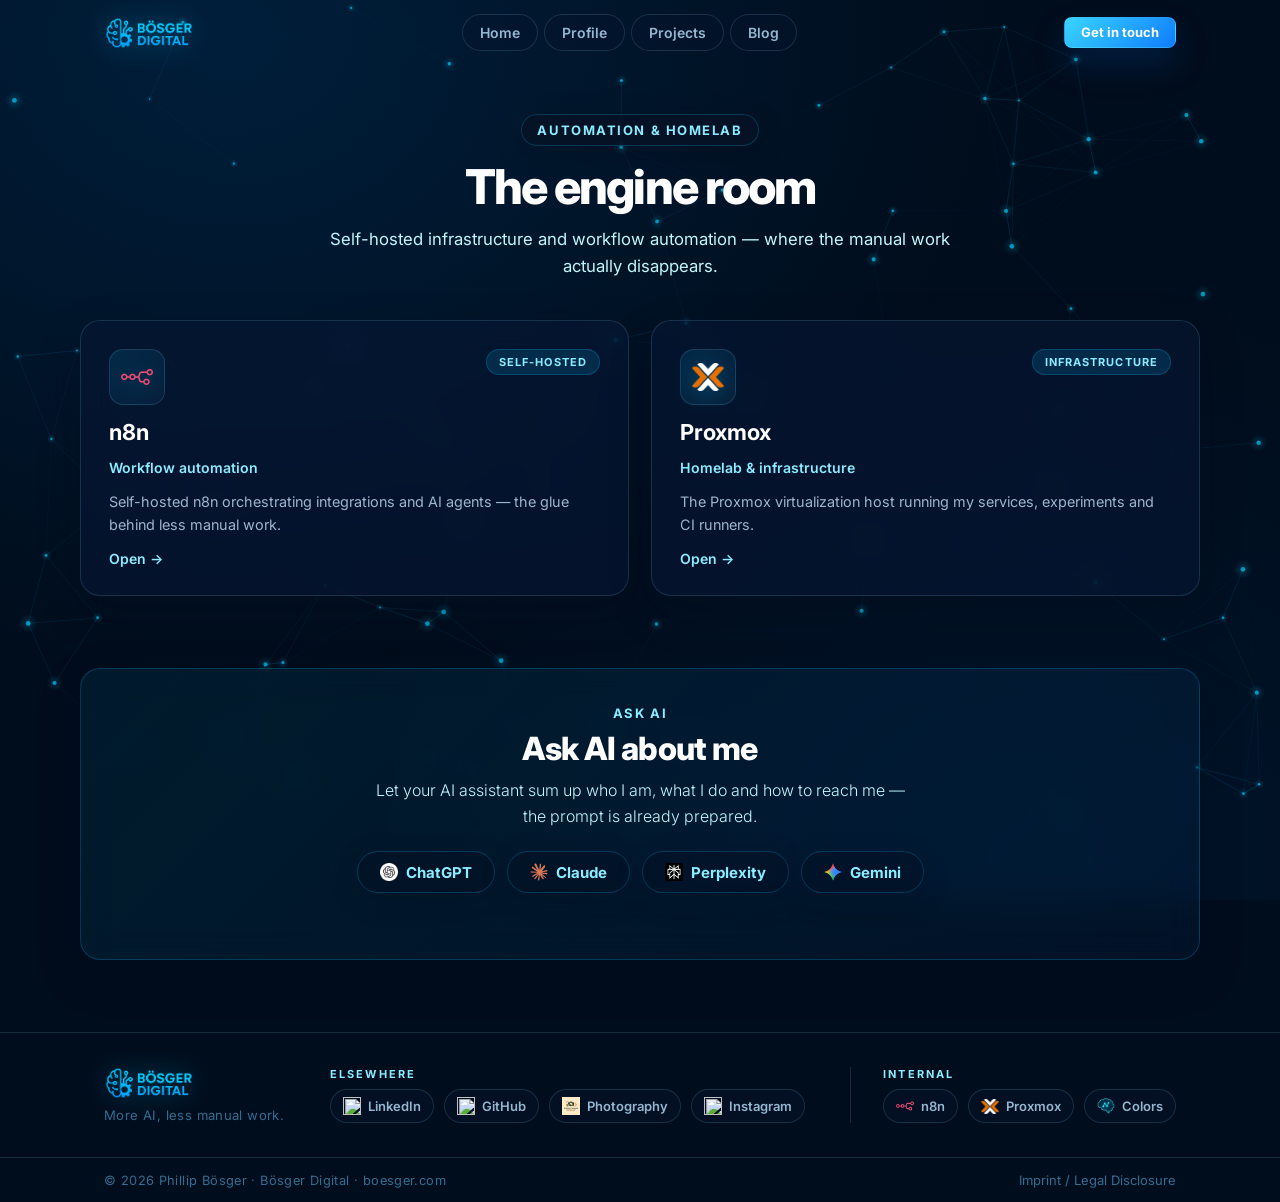
==== commit 629e7935: "Switch the Ask-AI band to English The band's copy, hint and prompt are now English, matching the res" ====
--- a/automation.html
+++ b/automation.html
@@ -91,23 +91,22 @@
           <div class="section-inner">
             <div class="ask-ai-band" data-reveal>
               <p class="glass-panel-label">Ask AI</p>
-              <h2>Frag die KI über mich</h2>
+              <h2>Ask AI about me</h2>
               <p class="ask-ai-desc">
-                Lass dir von deinem KI-Assistenten zusammenfassen, wer ich bin,
-                was ich mache und wie du mich erreichst — der Prompt ist schon
-                vorbereitet.
+                Let your AI assistant sum up who I am, what I do and how to
+                reach me — the prompt is already prepared.
               </p>
               <div class="ask-ai-buttons">
-                <a href="https://chatgpt.com/?q=Erz%C3%A4hl%20mir%20etwas%20%C3%BCber%20Phillip%20B%C3%B6sger%20basierend%20auf%20https%3A%2F%2Fboesger.com.%20Fasse%20zusammen%2C%20wer%20die%20Person%20ist%2C%20was%20sie%20macht%20und%20wie%20man%20sie%20erreicht." target="_blank" rel="noopener" class="btn btn-secondary btn-md">
+                <a href="https://chatgpt.com/?q=Tell%20me%20something%20about%20Phillip%20B%C3%B6sger%20based%20on%20https%3A%2F%2Fboesger.com.%20Summarize%20who%20this%20person%20is%2C%20what%20they%20do%2C%20and%20how%20to%20reach%20them." target="_blank" rel="noopener" class="btn btn-secondary btn-md">
                   <img src="assets/images/ai-chatgpt.png" alt="" />ChatGPT</a>
-                <a href="https://claude.ai/new?q=Erz%C3%A4hl%20mir%20etwas%20%C3%BCber%20Phillip%20B%C3%B6sger%20basierend%20auf%20https%3A%2F%2Fboesger.com.%20Fasse%20zusammen%2C%20wer%20die%20Person%20ist%2C%20was%20sie%20macht%20und%20wie%20man%20sie%20erreicht." target="_blank" rel="noopener" class="btn btn-secondary btn-md">
+                <a href="https://claude.ai/new?q=Tell%20me%20something%20about%20Phillip%20B%C3%B6sger%20based%20on%20https%3A%2F%2Fboesger.com.%20Summarize%20who%20this%20person%20is%2C%20what%20they%20do%2C%20and%20how%20to%20reach%20them." target="_blank" rel="noopener" class="btn btn-secondary btn-md">
                   <img src="assets/images/ai-claude.png" alt="" />Claude</a>
-                <a href="https://www.perplexity.ai/search?q=Erz%C3%A4hl%20mir%20etwas%20%C3%BCber%20Phillip%20B%C3%B6sger%20basierend%20auf%20https%3A%2F%2Fboesger.com.%20Fasse%20zusammen%2C%20wer%20die%20Person%20ist%2C%20was%20sie%20macht%20und%20wie%20man%20sie%20erreicht." target="_blank" rel="noopener" class="btn btn-secondary btn-md">
+                <a href="https://www.perplexity.ai/search?q=Tell%20me%20something%20about%20Phillip%20B%C3%B6sger%20based%20on%20https%3A%2F%2Fboesger.com.%20Summarize%20who%20this%20person%20is%2C%20what%20they%20do%2C%20and%20how%20to%20reach%20them." target="_blank" rel="noopener" class="btn btn-secondary btn-md">
                   <img src="assets/images/ai-perplexity.png" alt="" />Perplexity</a>
-                <button type="button" class="btn btn-secondary btn-md" data-ai-gemini data-ai-prompt="Erzähl mir etwas über Phillip Bösger basierend auf https://boesger.com. Fasse zusammen, wer die Person ist, was sie macht und wie man sie erreicht.">
+                <button type="button" class="btn btn-secondary btn-md" data-ai-gemini data-ai-prompt="Tell me something about Phillip Bösger based on https://boesger.com. Summarize who this person is, what they do, and how to reach them.">
                   <img src="assets/images/ai-gemini.png" alt="" />Gemini</button>
               </div>
-              <p class="ask-ai-hint" role="status" aria-live="polite">Prompt kopiert – einfach einfügen</p>
+              <p class="ask-ai-hint" role="status" aria-live="polite">Prompt copied – just paste it</p>
             </div>
           </div>
         </section>
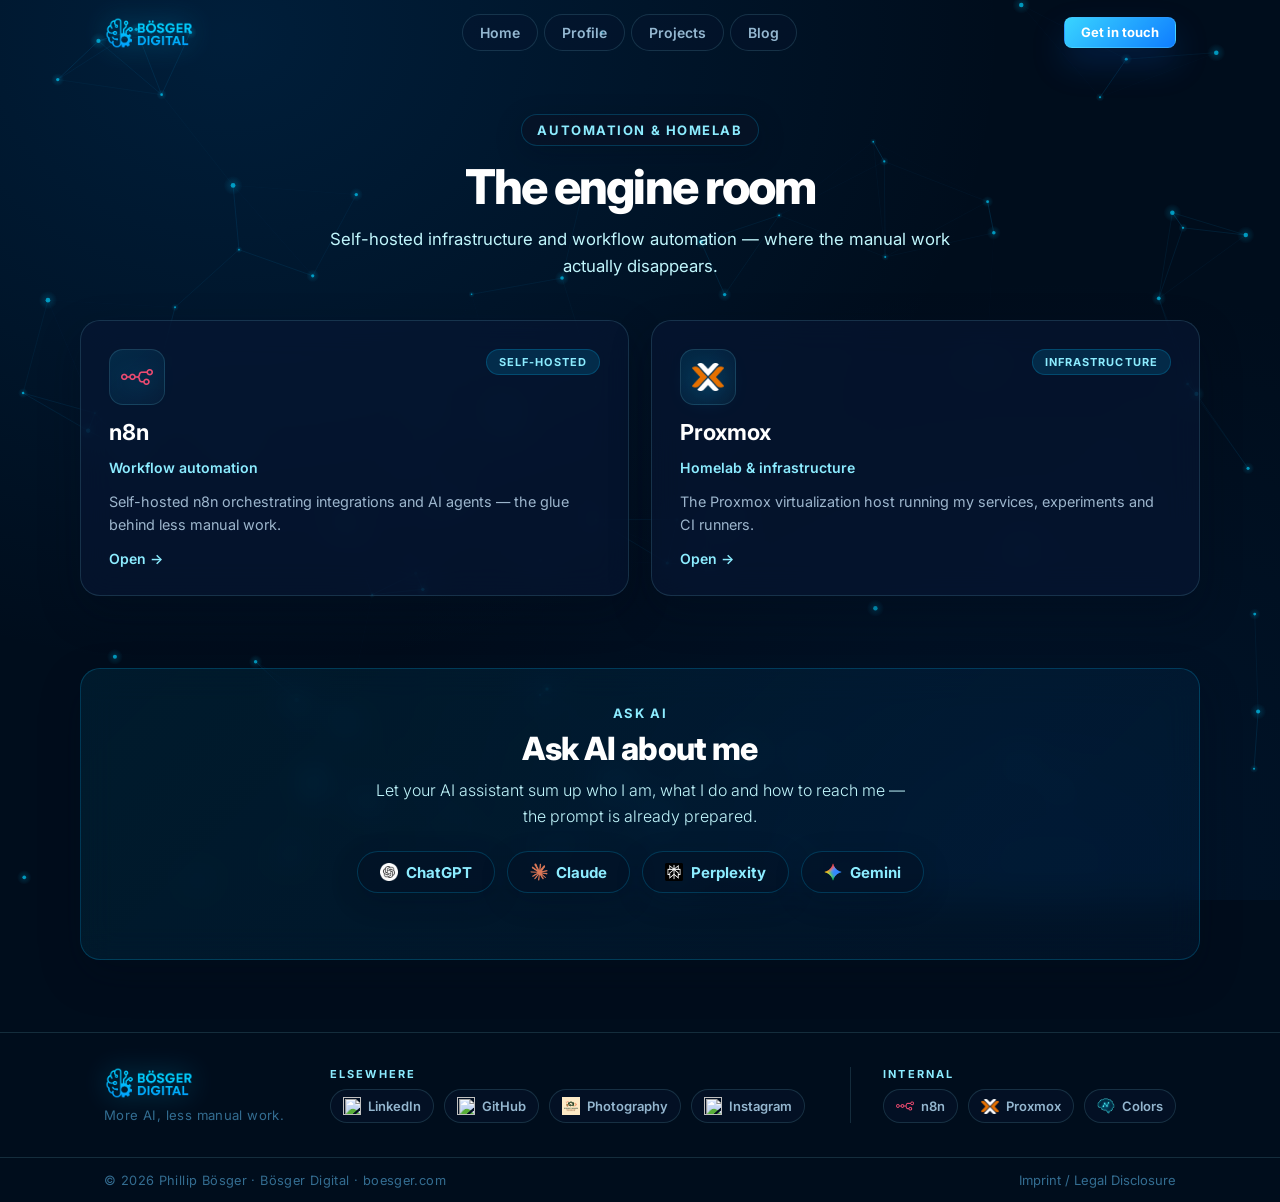
==== commit 58d11dc9: "Fix Gemini button: copy the prompt synchronously before opening the tab The Gemini handler fired nav" ====
--- a/automation.html
+++ b/automation.html
@@ -18,7 +18,7 @@
       href="https://fonts.googleapis.com/css2?family=Inter:wght@400;500;600;700;800&family=Fira+Code:wght@400;500;600&display=swap"
       rel="stylesheet"
     />
-    <link href="assets/css/style.css?v=20260719e" rel="stylesheet" />
+    <link href="assets/css/style.css?v=20260719f" rel="stylesheet" />
   </head>
   <body>
     <canvas id="network-canvas"></canvas>
@@ -154,8 +154,8 @@
       </footer>
     </div>
 
-    <script src="assets/js/network.js?v=20260719e"></script>
-    <script src="assets/js/site.js?v=20260719e"></script>
+    <script src="assets/js/network.js?v=20260719f"></script>
+    <script src="assets/js/site.js?v=20260719f"></script>
     <script>
       document.querySelectorAll(".footer-year").forEach(function (el) {
         el.textContent = new Date().getFullYear();
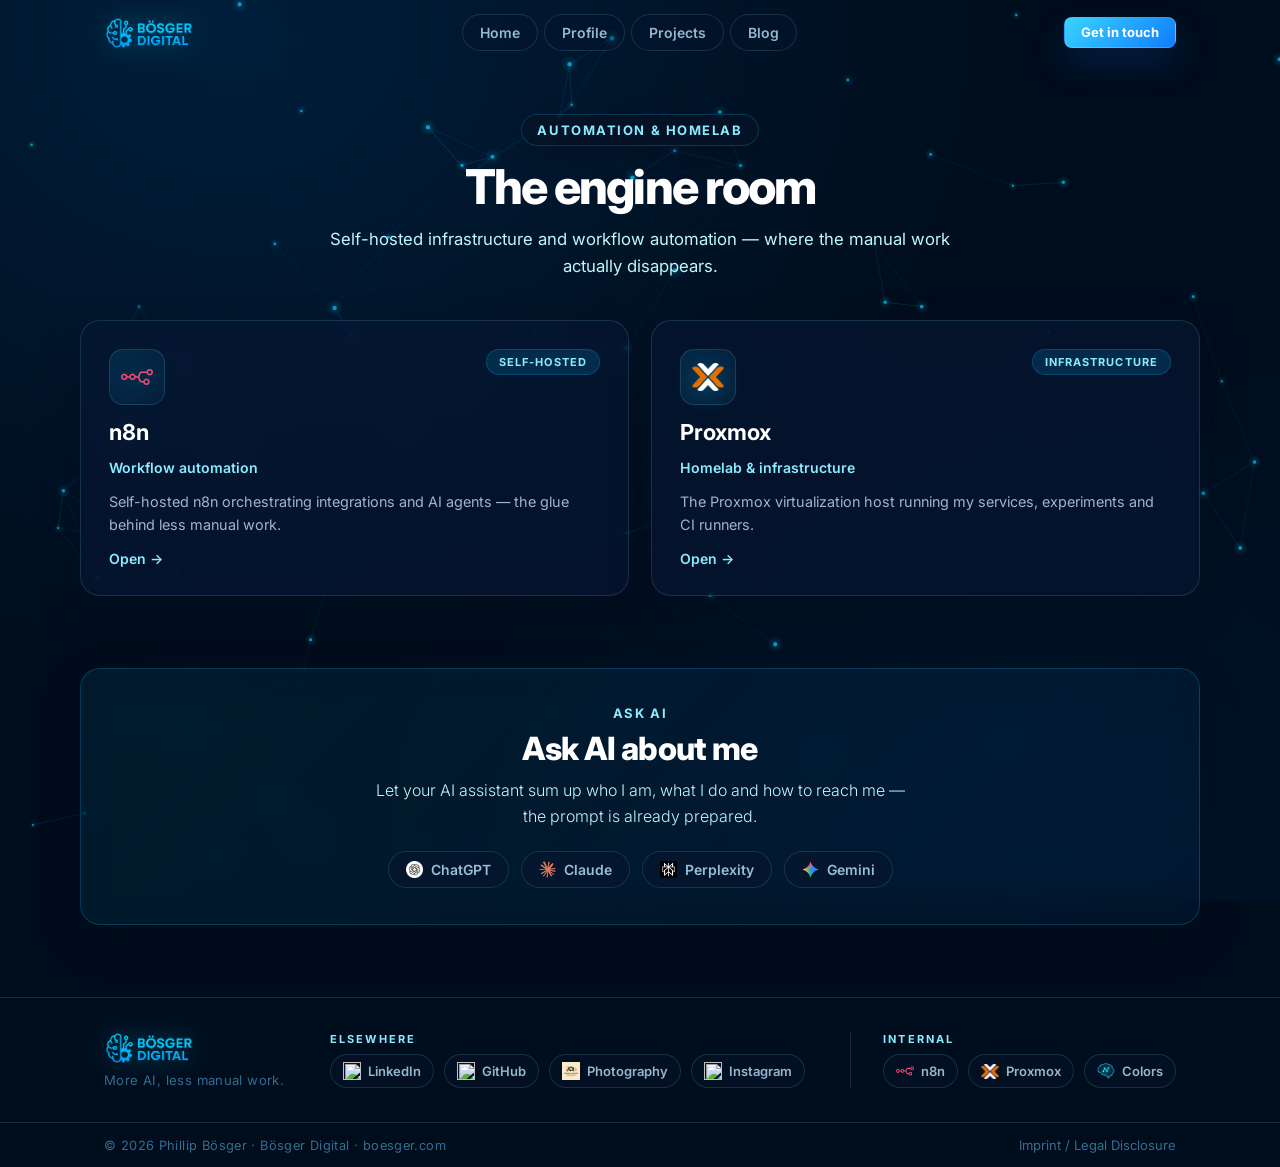
==== commit 1945606b: "Prefill Gemini via Google AI Mode and merge the Ask-AI block into CTA bands - The Gemini pill is now" ====
--- a/automation.html
+++ b/automation.html
@@ -18,7 +18,7 @@
       href="https://fonts.googleapis.com/css2?family=Inter:wght@400;500;600;700;800&family=Fira+Code:wght@400;500;600&display=swap"
       rel="stylesheet"
     />
-    <link href="assets/css/style.css?v=20260719f" rel="stylesheet" />
+    <link href="assets/css/style.css?v=20260719g" rel="stylesheet" />
   </head>
   <body>
     <canvas id="network-canvas"></canvas>
@@ -86,6 +86,7 @@
           </div>
         </section>
 
+
         <!-- Ask AI -->
         <section class="section ask-ai-section">
           <div class="section-inner">
@@ -97,16 +98,15 @@
                 reach me — the prompt is already prepared.
               </p>
               <div class="ask-ai-buttons">
-                <a href="https://chatgpt.com/?q=Tell%20me%20something%20about%20Phillip%20B%C3%B6sger%20based%20on%20https%3A%2F%2Fboesger.com.%20Summarize%20who%20this%20person%20is%2C%20what%20they%20do%2C%20and%20how%20to%20reach%20them." target="_blank" rel="noopener" class="btn btn-secondary btn-md">
+                <a href="https://chatgpt.com/?q=Tell%20me%20something%20about%20Phillip%20B%C3%B6sger%20based%20on%20https%3A%2F%2Fboesger.com.%20Summarize%20who%20this%20person%20is%2C%20what%20they%20do%2C%20and%20how%20to%20reach%20them." target="_blank" rel="noopener" class="ai-pill">
                   <img src="assets/images/ai-chatgpt.png" alt="" />ChatGPT</a>
-                <a href="https://claude.ai/new?q=Tell%20me%20something%20about%20Phillip%20B%C3%B6sger%20based%20on%20https%3A%2F%2Fboesger.com.%20Summarize%20who%20this%20person%20is%2C%20what%20they%20do%2C%20and%20how%20to%20reach%20them." target="_blank" rel="noopener" class="btn btn-secondary btn-md">
+                <a href="https://claude.ai/new?q=Tell%20me%20something%20about%20Phillip%20B%C3%B6sger%20based%20on%20https%3A%2F%2Fboesger.com.%20Summarize%20who%20this%20person%20is%2C%20what%20they%20do%2C%20and%20how%20to%20reach%20them." target="_blank" rel="noopener" class="ai-pill">
                   <img src="assets/images/ai-claude.png" alt="" />Claude</a>
-                <a href="https://www.perplexity.ai/search?q=Tell%20me%20something%20about%20Phillip%20B%C3%B6sger%20based%20on%20https%3A%2F%2Fboesger.com.%20Summarize%20who%20this%20person%20is%2C%20what%20they%20do%2C%20and%20how%20to%20reach%20them." target="_blank" rel="noopener" class="btn btn-secondary btn-md">
+                <a href="https://www.perplexity.ai/search?q=Tell%20me%20something%20about%20Phillip%20B%C3%B6sger%20based%20on%20https%3A%2F%2Fboesger.com.%20Summarize%20who%20this%20person%20is%2C%20what%20they%20do%2C%20and%20how%20to%20reach%20them." target="_blank" rel="noopener" class="ai-pill">
                   <img src="assets/images/ai-perplexity.png" alt="" />Perplexity</a>
-                <button type="button" class="btn btn-secondary btn-md" data-ai-gemini data-ai-prompt="Tell me something about Phillip Bösger based on https://boesger.com. Summarize who this person is, what they do, and how to reach them.">
-                  <img src="assets/images/ai-gemini.png" alt="" />Gemini</button>
+                <a href="https://www.google.com/search?udm=50&amp;q=Tell%20me%20something%20about%20Phillip%20B%C3%B6sger%20based%20on%20https%3A%2F%2Fboesger.com.%20Summarize%20who%20this%20person%20is%2C%20what%20they%20do%2C%20and%20how%20to%20reach%20them." target="_blank" rel="noopener" class="ai-pill">
+                  <img src="assets/images/ai-gemini.png" alt="" />Gemini</a>
               </div>
-              <p class="ask-ai-hint" role="status" aria-live="polite">Prompt copied – just paste it</p>
             </div>
           </div>
         </section>
@@ -154,8 +154,8 @@
       </footer>
     </div>
 
-    <script src="assets/js/network.js?v=20260719f"></script>
-    <script src="assets/js/site.js?v=20260719f"></script>
+    <script src="assets/js/network.js?v=20260719g"></script>
+    <script src="assets/js/site.js?v=20260719g"></script>
     <script>
       document.querySelectorAll(".footer-year").forEach(function (el) {
         el.textContent = new Date().getFullYear();
--- a/assets/css/style.css
+++ b/assets/css/style.css
@@ -2094,21 +2094,45 @@
   justify-content: center;
   flex-wrap: wrap;
 }
-.ask-ai-buttons .btn img {
-  width: 18px;
-  height: 18px;
+.ai-pill {
+  display: inline-flex;
+  align-items: center;
+  gap: 8px;
+  padding: 9px 17px;
+  border-radius: var(--radius-pill);
+  background: rgba(7, 20, 45, 0.5);
+  border: 1px solid var(--border-subtle);
+  color: rgba(180, 220, 245, 0.85);
+  font-family: var(--font-sans);
+  font-size: 14px;
+  font-weight: 600;
+  text-decoration: none;
+  white-space: nowrap;
+  cursor: pointer;
+  transition: background var(--dur-base), color var(--dur-base),
+    border-color var(--dur-base), transform var(--dur-base);
+}
+.ai-pill:hover {
+  background: rgba(15, 40, 80, 0.65);
+  border-color: var(--border-strong);
+  color: var(--accent-glow);
+  transform: translateY(var(--lift-sm));
+}
+.ai-pill img {
+  width: 17px;
+  height: 17px;
   object-fit: contain;
 }
-.ask-ai-hint {
-  margin: 14px 0 0;
-  color: var(--success);
-  font-size: 13px;
+.ask-ai-inline {
+  margin-top: 26px;
+  padding-top: 22px;
+  border-top: 1px solid var(--border-subtle);
+}
+.ask-ai-inline-label {
+  margin: 0 0 14px;
+  color: var(--text-muted);
+  font-size: 13.5px;
   font-weight: 600;
-  opacity: 0;
-  transition: opacity var(--dur-slow) var(--ease-standard);
-}
-.ask-ai-hint.is-visible {
-  opacity: 1;
 }
 
 /* ── Footer (3-column: brand / elsewhere / internal) ─────────────────────── */
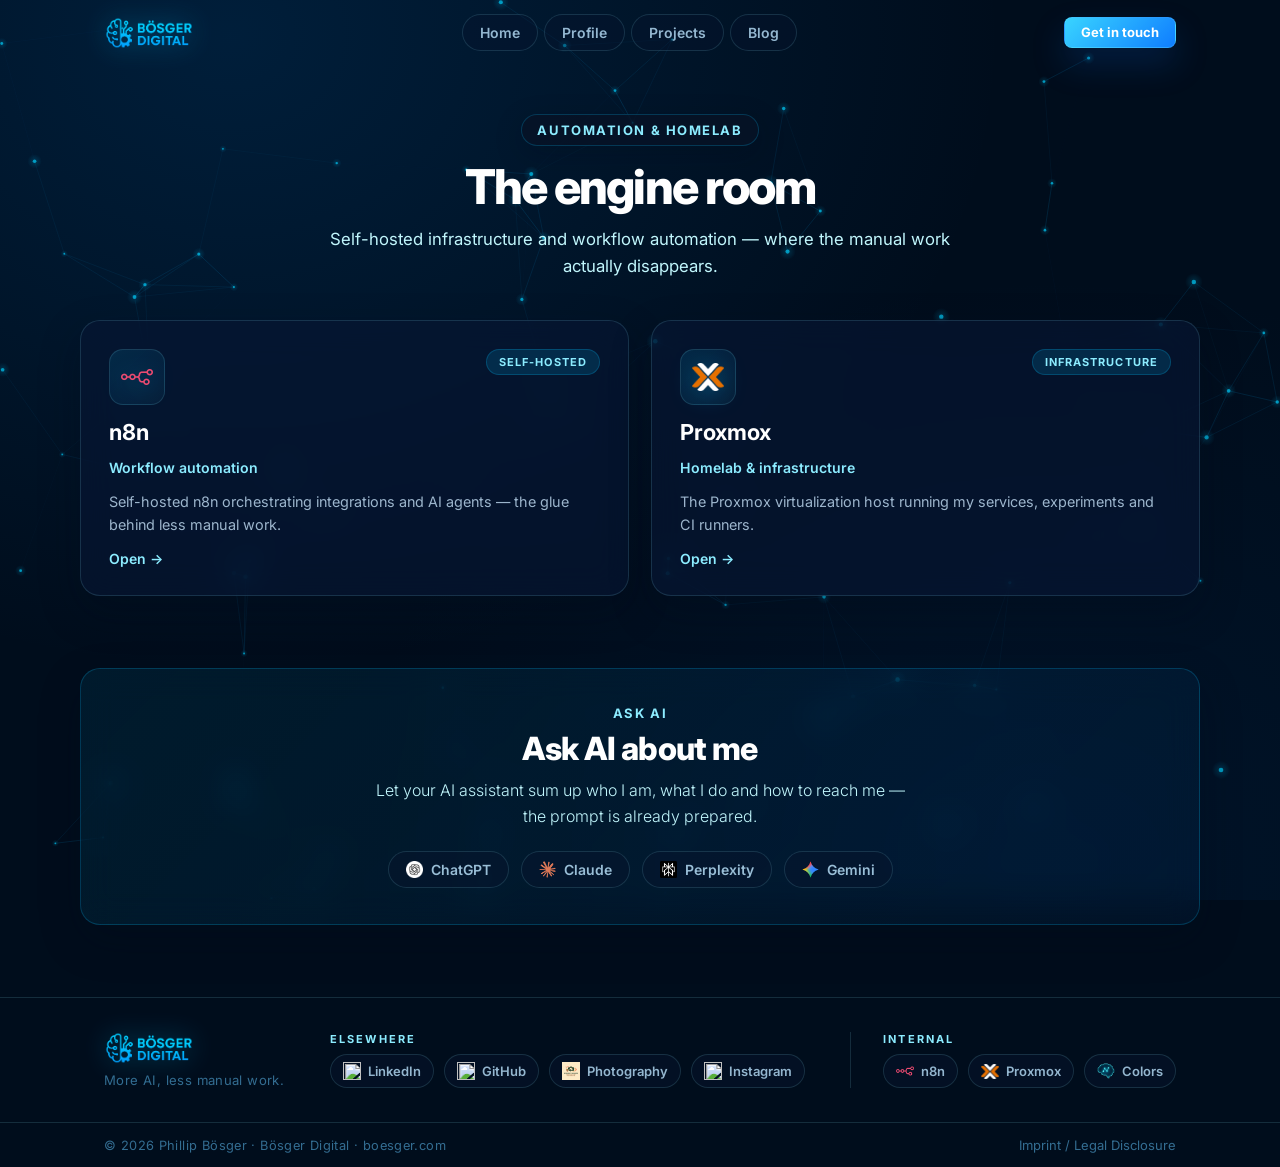
==== commit 67611d73: "Mirror the complete colors.boesger.com brand reference on colors.html The colors page was a teaser w" ====
--- a/automation.html
+++ b/automation.html
@@ -18,7 +18,7 @@
       href="https://fonts.googleapis.com/css2?family=Inter:wght@400;500;600;700;800&family=Fira+Code:wght@400;500;600&display=swap"
       rel="stylesheet"
     />
-    <link href="assets/css/style.css?v=20260719g" rel="stylesheet" />
+    <link href="assets/css/style.css?v=20260720a" rel="stylesheet" />
   </head>
   <body>
     <canvas id="network-canvas"></canvas>
@@ -154,8 +154,8 @@
       </footer>
     </div>
 
-    <script src="assets/js/network.js?v=20260719g"></script>
-    <script src="assets/js/site.js?v=20260719g"></script>
+    <script src="assets/js/network.js?v=20260720a"></script>
+    <script src="assets/js/site.js?v=20260720a"></script>
     <script>
       document.querySelectorAll(".footer-year").forEach(function (el) {
         el.textContent = new Date().getFullYear();
--- a/assets/css/style.css
+++ b/assets/css/style.css
@@ -1898,12 +1898,32 @@
 /* ── Colors page ─────────────────────────────────────────────────────────── */
 .swatch-grid {
   display: grid;
-  grid-template-columns: repeat(auto-fit, minmax(150px, 1fr));
+  grid-template-columns: repeat(auto-fit, minmax(190px, 1fr));
   gap: 16px;
   margin-bottom: 32px;
 }
 .swatch-card {
   padding: 12px;
+  position: relative;
+  cursor: pointer;
+  transition: transform var(--dur-base), border-color var(--dur-base);
+}
+.swatch-card:hover {
+  transform: translateY(var(--lift-sm));
+  border-color: var(--border-strong);
+}
+.swatch-card.is-copied::after {
+  content: "Copied ✓";
+  position: absolute;
+  top: 20px;
+  right: 20px;
+  padding: 3px 10px;
+  border-radius: var(--radius-pill);
+  background: rgba(52, 216, 122, 0.16);
+  border: 1px solid rgba(52, 216, 122, 0.35);
+  color: var(--success);
+  font-size: 11px;
+  font-weight: 700;
 }
 .swatch-box {
   height: 64px;
@@ -1917,12 +1937,24 @@
   font-size: 14px;
   font-weight: 700;
 }
+.swatch-purpose {
+  margin: 0 4px 6px;
+  color: rgba(195, 222, 245, 0.7);
+  font-size: 12px;
+  line-height: 1.4;
+}
 .swatch-hex {
   margin: 0 4px;
-  color: var(--text-muted);
+  color: var(--accent-glow);
   font-size: 13px;
   font-family: var(--font-mono);
 }
+.swatch-rgb {
+  margin: 2px 4px 0;
+  color: var(--text-muted);
+  font-size: 12px;
+  font-family: var(--font-mono);
+}
 .swatch-label {
   margin: 0 0 14px;
   color: var(--accent-glow);
@@ -1930,6 +1962,116 @@
   font-weight: 700;
   letter-spacing: 0.2em;
   text-transform: uppercase;
+}
+
+/* Logo/icon variant tiles */
+.asset-grid {
+  display: grid;
+  grid-template-columns: repeat(auto-fit, minmax(170px, 1fr));
+  gap: 16px;
+  margin-bottom: 32px;
+}
+.asset-card {
+  overflow: hidden;
+  padding: 0;
+  display: flex;
+  flex-direction: column;
+  text-decoration: none;
+  transition: transform var(--dur-base), border-color var(--dur-base);
+}
+.asset-card:hover {
+  transform: translateY(var(--lift-sm));
+  border-color: var(--border-strong);
+}
+.asset-preview {
+  height: 120px;
+  display: flex;
+  align-items: center;
+  justify-content: center;
+  padding: 18px;
+}
+.asset-preview img {
+  max-height: 100%;
+  max-width: 70%;
+  object-fit: contain;
+}
+.asset-preview.dark-bg {
+  background: #000d1c;
+}
+.asset-preview.light-bg {
+  background: #f4f8fb;
+}
+.asset-preview.cyan-bg {
+  background: var(--accent);
+}
+.asset-footer {
+  display: flex;
+  align-items: center;
+  justify-content: space-between;
+  gap: 8px;
+  padding: 12px 14px;
+  border-top: 1px solid var(--border-subtle);
+}
+.asset-name {
+  color: #fff;
+  font-size: 13.5px;
+  font-weight: 700;
+}
+.asset-tag {
+  padding: 2px 9px;
+  border-radius: var(--radius-pill);
+  background: rgba(1, 191, 251, 0.1);
+  border: 1px solid var(--border-default);
+  color: var(--accent-glow);
+  font-size: 11px;
+  font-weight: 600;
+  font-family: var(--font-mono);
+}
+
+/* Usage examples + copyable token block */
+.usage-row {
+  display: flex;
+  align-items: center;
+  gap: 18px;
+  flex-wrap: wrap;
+  margin-bottom: 32px;
+}
+.brand-bg-tile {
+  overflow: hidden;
+  padding: 0;
+  margin-bottom: 32px;
+  display: block;
+  text-decoration: none;
+}
+.brand-bg-tile img {
+  width: 100%;
+  max-height: 260px;
+  object-fit: cover;
+  display: block;
+}
+.code-copy-btn {
+  margin-left: auto;
+  padding: 5px 14px;
+  border-radius: var(--radius-pill);
+  background: rgba(1, 191, 251, 0.1);
+  border: 1px solid var(--border-default);
+  color: var(--accent-glow);
+  font-family: var(--font-sans);
+  font-size: 12px;
+  font-weight: 700;
+  cursor: pointer;
+  transition: border-color var(--dur-base), background var(--dur-base);
+}
+.code-copy-btn:hover {
+  border-color: var(--border-strong);
+  background: rgba(15, 40, 80, 0.65);
+}
+.code-copy-btn.is-copied {
+  color: var(--success);
+  border-color: rgba(52, 216, 122, 0.35);
+}
+.code-copy-btn.is-copied::after {
+  content: " ✓";
 }
 
 /* ── Automation page ──────────────────────────────────────────────────────── */
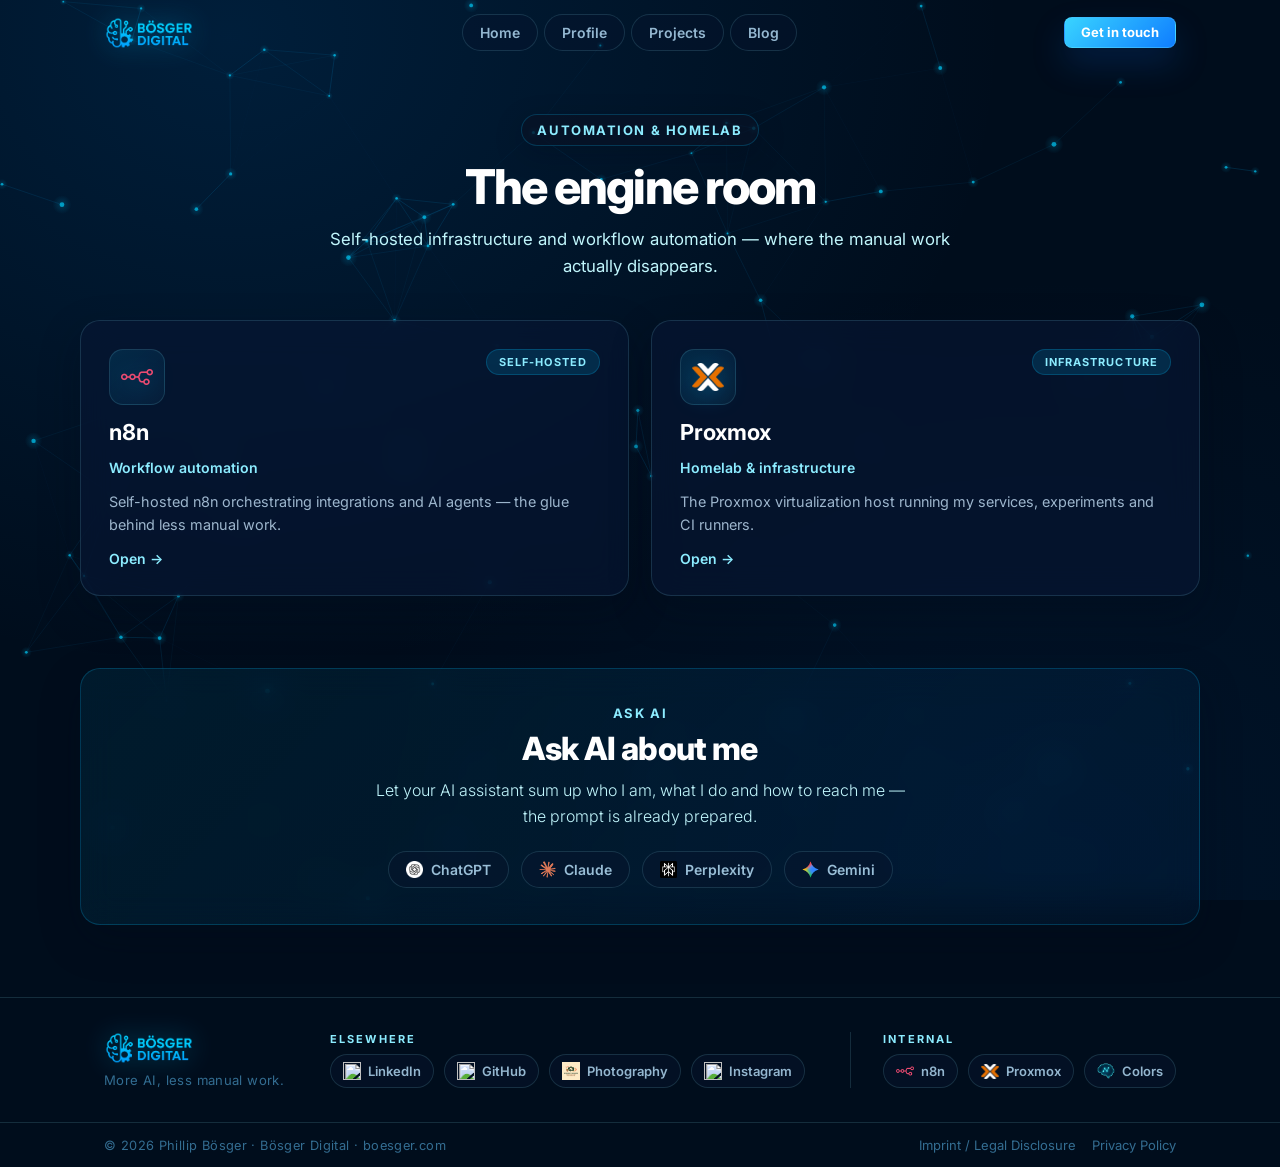
==== commit 1a6b1166: "feat: add privacy policy page Adds an English privacy policy (privacy.html) covering the static site" ====
--- a/automation.html
+++ b/automation.html
@@ -148,7 +148,10 @@
         <div class="site-footer-internal">
           <div class="site-footer-internal-inner">
             <p class="footer-copy">© <span class="footer-year"></span> Phillip Bösger · Bösger Digital · boesger.com</p>
-            <a href="imprint.html" class="footer-legal-link">Imprint / Legal Disclosure</a>
+            <div class="footer-legal-links">
+              <a href="imprint.html" class="footer-legal-link">Imprint / Legal Disclosure</a>
+            <a href="privacy.html" class="footer-legal-link">Privacy Policy</a>
+            </div>
           </div>
         </div>
       </footer>
--- a/assets/css/style.css
+++ b/assets/css/style.css
@@ -956,6 +956,11 @@
   justify-content: space-between;
   gap: 14px;
   flex-wrap: wrap;
+}
+.footer-legal-links {
+  display: flex;
+  align-items: center;
+  gap: 16px;
 }
 .footer-legal-link {
   color: var(--text-muted);
